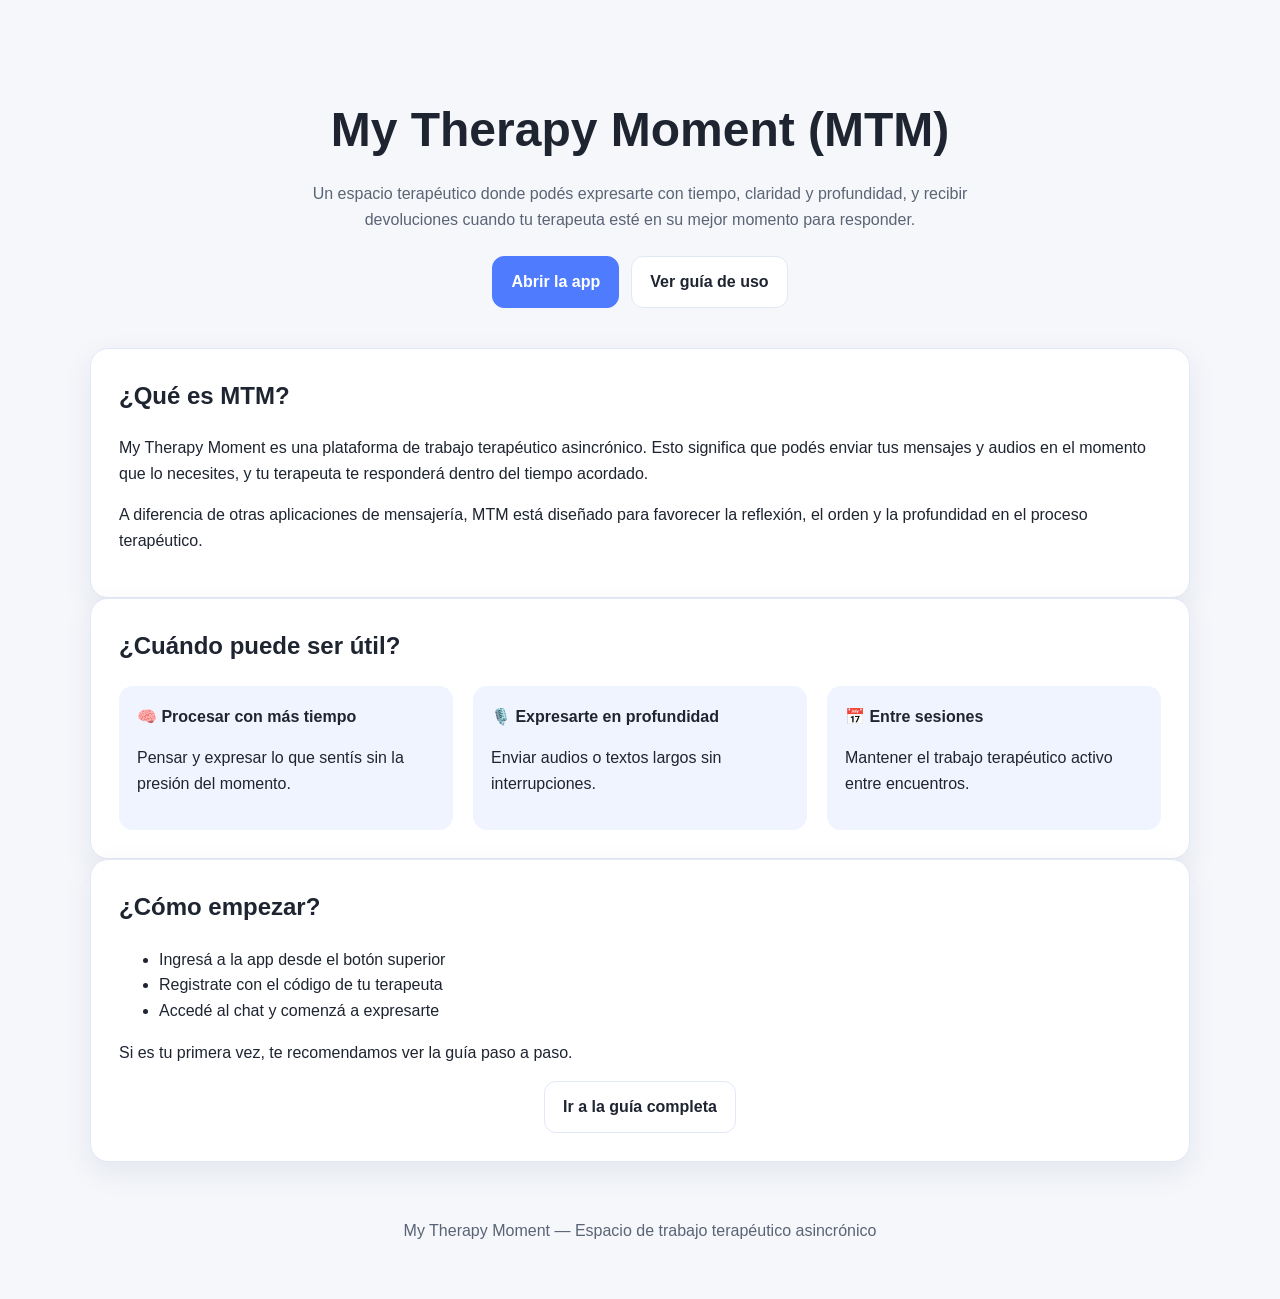
==== index.html @ 92c94c31 "MTM landing + guia inicial" ====
<!DOCTYPE html>
<html lang="es">
<head>
  <meta charset="UTF-8" />
  <meta name="viewport" content="width=device-width, initial-scale=1.0" />
  <title>My Therapy Moment (MTM)</title>

  <meta name="description" content="My Therapy Moment es un espacio terapéutico asincrónico que te permite expresarte con tiempo, claridad y profundidad." />

  <style>
    :root {
      --bg: #f5f7fb;
      --text: #1e2430;
      --muted: #5a6475;
      --primary: #4f7cff;
      --primary-dark: #355ee0;
      --surface: #ffffff;
      --border: #e2e8f5;
      --radius: 18px;
      --shadow: 0 10px 30px rgba(24, 39, 75, 0.08);
      --max-width: 1100px;
    }

    * {
      box-sizing: border-box;
    }

    body {
      margin: 0;
      font-family: Arial, Helvetica, sans-serif;
      background: var(--bg);
      color: var(--text);
      line-height: 1.6;
    }

    .container {
      width: min(100% - 32px, var(--max-width));
      margin: 0 auto;
    }

    header {
      padding: 60px 0 40px;
      text-align: center;
    }

    h1 {
      font-size: clamp(2rem, 4vw, 3rem);
      margin-bottom: 12px;
    }

    .subtitle {
      color: var(--muted);
      max-width: 700px;
      margin: 0 auto 24px;
    }

    .buttons {
      display: flex;
      justify-content: center;
      gap: 12px;
      flex-wrap: wrap;
    }

    .btn {
      padding: 12px 18px;
      border-radius: 12px;
      border: 1px solid var(--border);
      background: white;
      font-weight: bold;
      text-decoration: none;
      color: var(--text);
      transition: 0.2s;
    }

    .btn:hover {
      transform: translateY(-1px);
    }

    .btn-primary {
      background: var(--primary);
      color: white;
      border-color: var(--primary);
    }

    .btn-primary:hover {
      background: var(--primary-dark);
    }

    section {
      margin: 40px 0;
    }

    .card {
      background: var(--surface);
      padding: 28px;
      border-radius: var(--radius);
      border: 1px solid var(--border);
      box-shadow: var(--shadow);
    }

    .card h2 {
      margin-top: 0;
    }

    .grid {
      display: grid;
      gap: 20px;
    }

    @media (min-width: 768px) {
      .grid {
        grid-template-columns: repeat(3, 1fr);
      }
    }

    .feature {
      background: #f0f4ff;
      padding: 18px;
      border-radius: 14px;
    }

    footer {
      text-align: center;
      padding: 40px 0;
      color: var(--muted);
    }
  </style>
</head>

<body>

  <header class="container">
    <h1>My Therapy Moment (MTM)</h1>
    <p class="subtitle">
      Un espacio terapéutico donde podés expresarte con tiempo, claridad y profundidad,
      y recibir devoluciones cuando tu terapeuta esté en su mejor momento para responder.
    </p>

    <div class="buttons">
      <a class="btn btn-primary" href="https://app.mytherapymoment.com/" target="_blank">
        Abrir la app
      </a>
      <a class="btn" href="/guia.html">
        Ver guía de uso
      </a>
    </div>
  </header>

  <section class="container">
    <div class="card">
      <h2>¿Qué es MTM?</h2>
      <p>
        My Therapy Moment es una plataforma de trabajo terapéutico asincrónico.
        Esto significa que podés enviar tus mensajes y audios en el momento que lo necesites,
        y tu terapeuta te responderá dentro del tiempo acordado.
      </p>
      <p>
        A diferencia de otras aplicaciones de mensajería, MTM está diseñado para favorecer
        la reflexión, el orden y la profundidad en el proceso terapéutico.
      </p>
    </div>
  </section>

  <section class="container">
    <div class="card">
      <h2>¿Cuándo puede ser útil?</h2>

      <div class="grid">
        <div class="feature">
          <strong>🧠 Procesar con más tiempo</strong>
          <p>Pensar y expresar lo que sentís sin la presión del momento.</p>
        </div>

        <div class="feature">
          <strong>🎙️ Expresarte en profundidad</strong>
          <p>Enviar audios o textos largos sin interrupciones.</p>
        </div>

        <div class="feature">
          <strong>📅 Entre sesiones</strong>
          <p>Mantener el trabajo terapéutico activo entre encuentros.</p>
        </div>
      </div>
    </div>
  </section>

  <section class="container">
    <div class="card">
      <h2>¿Cómo empezar?</h2>
      <ul>
        <li>Ingresá a la app desde el botón superior</li>
        <li>Registrate con el código de tu terapeuta</li>
        <li>Accedé al chat y comenzá a expresarte</li>
      </ul>

      <p>
        Si es tu primera vez, te recomendamos ver la guía paso a paso.
      </p>

      <div class="buttons">
        <a class="btn" href="/guia.html">Ir a la guía completa</a>
      </div>
    </div>
  </section>

  <footer>
    <p>My Therapy Moment — Espacio de trabajo terapéutico asincrónico</p>
  </footer>

</body>
</html>
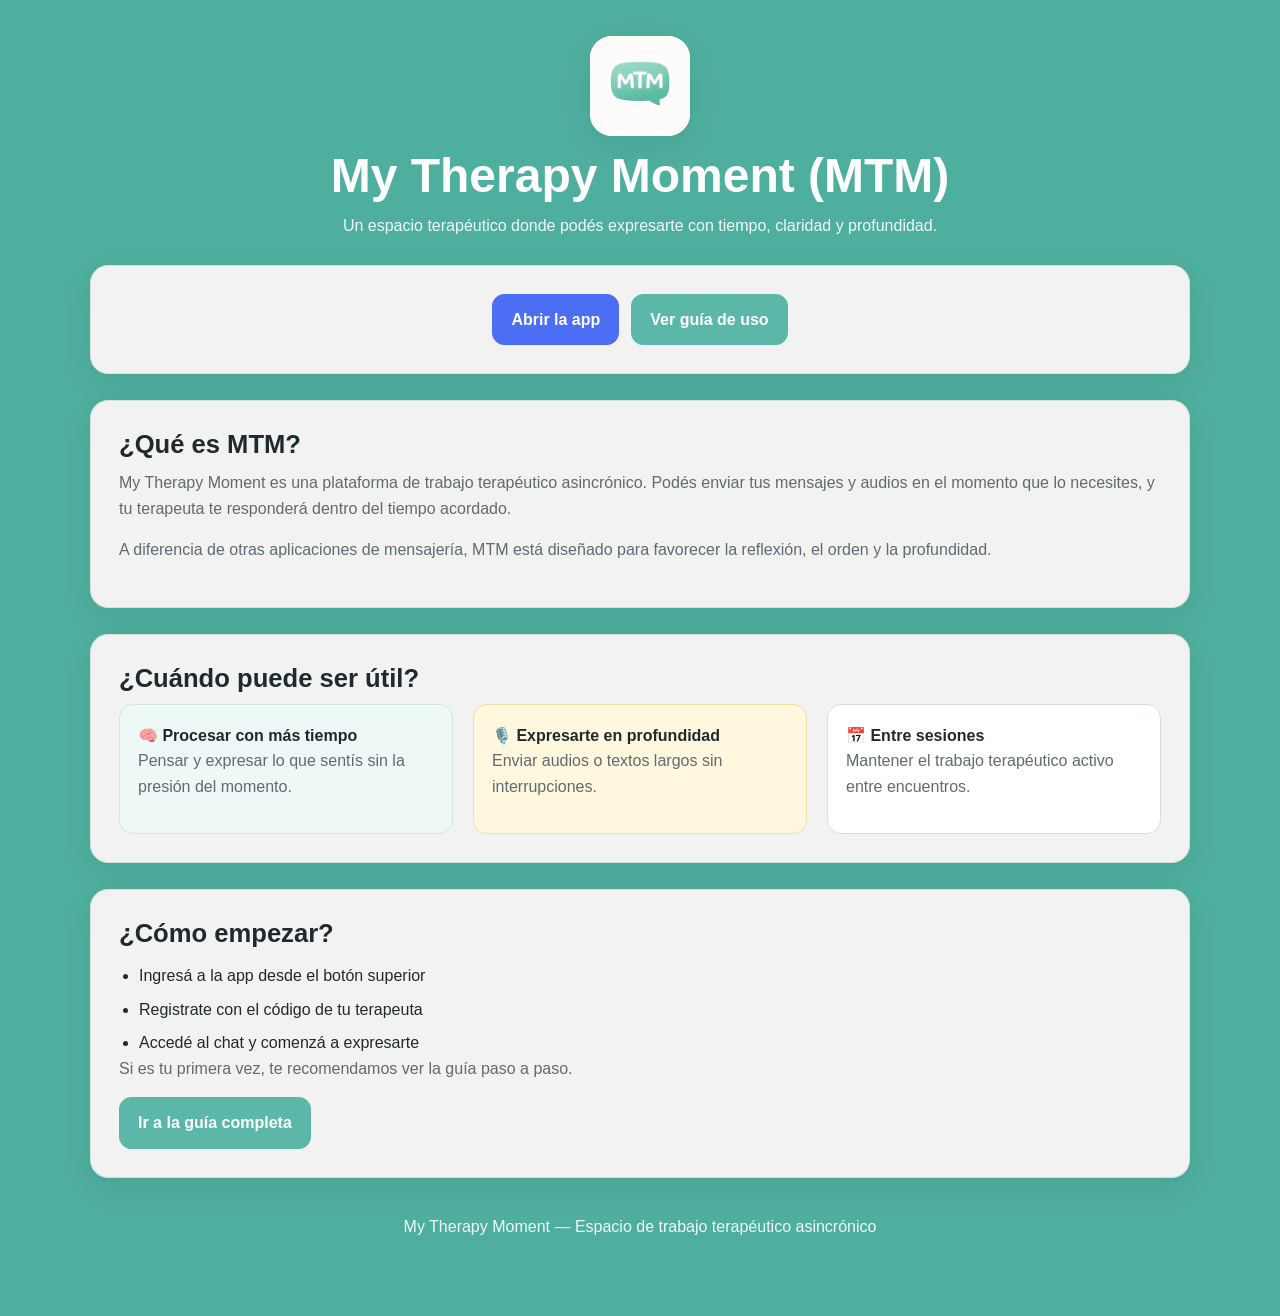
==== commit 15b4afe0: "styles aligned with app" ====
--- a/index.html
+++ b/index.html
@@ -6,206 +6,92 @@
   <title>My Therapy Moment (MTM)</title>
 
   <meta name="description" content="My Therapy Moment es un espacio terapéutico asincrónico que te permite expresarte con tiempo, claridad y profundidad." />
+  
+  <link rel="stylesheet" href="styles.css" />
+  
+    <link rel="icon" href="/favicon.ico" />
 
-  <style>
-    :root {
-      --bg: #f5f7fb;
-      --text: #1e2430;
-      --muted: #5a6475;
-      --primary: #4f7cff;
-      --primary-dark: #355ee0;
-      --surface: #ffffff;
-      --border: #e2e8f5;
-      --radius: 18px;
-      --shadow: 0 10px 30px rgba(24, 39, 75, 0.08);
-      --max-width: 1100px;
-    }
+  <link rel="icon" type="image/png" sizes="32x32" href="/favicon-32.png" />
+  <link rel="icon" type="image/png" sizes="16x16" href="/favicon-16.png" />
 
-    * {
-      box-sizing: border-box;
-    }
-
-    body {
-      margin: 0;
-      font-family: Arial, Helvetica, sans-serif;
-      background: var(--bg);
-      color: var(--text);
-      line-height: 1.6;
-    }
-
-    .container {
-      width: min(100% - 32px, var(--max-width));
-      margin: 0 auto;
-    }
-
-    header {
-      padding: 60px 0 40px;
-      text-align: center;
-    }
-
-    h1 {
-      font-size: clamp(2rem, 4vw, 3rem);
-      margin-bottom: 12px;
-    }
-
-    .subtitle {
-      color: var(--muted);
-      max-width: 700px;
-      margin: 0 auto 24px;
-    }
-
-    .buttons {
-      display: flex;
-      justify-content: center;
-      gap: 12px;
-      flex-wrap: wrap;
-    }
-
-    .btn {
-      padding: 12px 18px;
-      border-radius: 12px;
-      border: 1px solid var(--border);
-      background: white;
-      font-weight: bold;
-      text-decoration: none;
-      color: var(--text);
-      transition: 0.2s;
-    }
-
-    .btn:hover {
-      transform: translateY(-1px);
-    }
-
-    .btn-primary {
-      background: var(--primary);
-      color: white;
-      border-color: var(--primary);
-    }
-
-    .btn-primary:hover {
-      background: var(--primary-dark);
-    }
-
-    section {
-      margin: 40px 0;
-    }
-
-    .card {
-      background: var(--surface);
-      padding: 28px;
-      border-radius: var(--radius);
-      border: 1px solid var(--border);
-      box-shadow: var(--shadow);
-    }
-
-    .card h2 {
-      margin-top: 0;
-    }
-
-    .grid {
-      display: grid;
-      gap: 20px;
-    }
-
-    @media (min-width: 768px) {
-      .grid {
-        grid-template-columns: repeat(3, 1fr);
-      }
-    }
-
-    .feature {
-      background: #f0f4ff;
-      padding: 18px;
-      border-radius: 14px;
-    }
-
-    footer {
-      text-align: center;
-      padding: 40px 0;
-      color: var(--muted);
-    }
-  </style>
+  <link rel="apple-touch-icon" href="/icon-192-rounded.png" />
 </head>
 
 <body>
+  <div class="page-shell">
+    <div class="container">
+      <div class="brand-top">
+        <div class="brand-logo">
+          <img src="/icon-192-rounded.png" alt="Logo de MTM" />
+        </div>
+        <h1 class="brand-title">My Therapy Moment (MTM)</h1>
+        <p class="brand-subtitle">
+          Un espacio terapéutico donde podés expresarte con tiempo, claridad y profundidad.
+        </p>
+      </div>
 
-  <header class="container">
-    <h1>My Therapy Moment (MTM)</h1>
-    <p class="subtitle">
-      Un espacio terapéutico donde podés expresarte con tiempo, claridad y profundidad,
-      y recibir devoluciones cuando tu terapeuta esté en su mejor momento para responder.
-    </p>
+      <header class="hero-card center">
+        <div class="buttons" style="justify-content:center;">
+          <a class="btn btn-primary" href="https://app.mytherapymoment.com/" target="_blank" rel="noopener noreferrer">
+            Abrir la app
+          </a>
+          <a class="btn btn-accent" href="/guia.html">
+            Ver guía de uso
+          </a>
+        </div>
+      </header>
 
-    <div class="buttons">
-      <a class="btn btn-primary" href="https://app.mytherapymoment.com/" target="_blank">
-        Abrir la app
-      </a>
-      <a class="btn" href="/guia.html">
-        Ver guía de uso
-      </a>
+      <section class="card">
+        <h2>¿Qué es MTM?</h2>
+        <p class="lead">
+          My Therapy Moment es una plataforma de trabajo terapéutico asincrónico.
+          Podés enviar tus mensajes y audios en el momento que lo necesites, y tu terapeuta te responderá dentro del tiempo acordado.
+        </p>
+        <p class="lead">
+          A diferencia de otras aplicaciones de mensajería, MTM está diseñado para favorecer la reflexión, el orden y la profundidad.
+        </p>
+      </section>
+
+      <section class="card">
+        <h2>¿Cuándo puede ser útil?</h2>
+
+        <div class="grid grid-3">
+          <div class="feature feature-soft">
+            <strong>🧠 Procesar con más tiempo</strong>
+            <p class="muted">Pensar y expresar lo que sentís sin la presión del momento.</p>
+          </div>
+
+          <div class="feature feature-accent">
+            <strong>🎙️ Expresarte en profundidad</strong>
+            <p class="muted">Enviar audios o textos largos sin interrupciones.</p>
+          </div>
+
+          <div class="feature">
+            <strong>📅 Entre sesiones</strong>
+            <p class="muted">Mantener el trabajo terapéutico activo entre encuentros.</p>
+          </div>
+        </div>
+      </section>
+
+      <section class="card">
+        <h2>¿Cómo empezar?</h2>
+        <ul>
+          <li>Ingresá a la app desde el botón superior</li>
+          <li>Registrate con el código de tu terapeuta</li>
+          <li>Accedé al chat y comenzá a expresarte</li>
+        </ul>
+
+        <p class="lead">Si es tu primera vez, te recomendamos ver la guía paso a paso.</p>
+
+        <div class="buttons">
+          <a class="btn btn-accent" href="/guia.html">Ir a la guía completa</a>
+        </div>
+      </section>
+
+      <footer class="site-footer">
+        <p>My Therapy Moment — Espacio de trabajo terapéutico asincrónico</p>
+      </footer>
     </div>
-  </header>
-
-  <section class="container">
-    <div class="card">
-      <h2>¿Qué es MTM?</h2>
-      <p>
-        My Therapy Moment es una plataforma de trabajo terapéutico asincrónico.
-        Esto significa que podés enviar tus mensajes y audios en el momento que lo necesites,
-        y tu terapeuta te responderá dentro del tiempo acordado.
-      </p>
-      <p>
-        A diferencia de otras aplicaciones de mensajería, MTM está diseñado para favorecer
-        la reflexión, el orden y la profundidad en el proceso terapéutico.
-      </p>
-    </div>
-  </section>
-
-  <section class="container">
-    <div class="card">
-      <h2>¿Cuándo puede ser útil?</h2>
-
-      <div class="grid">
-        <div class="feature">
-          <strong>🧠 Procesar con más tiempo</strong>
-          <p>Pensar y expresar lo que sentís sin la presión del momento.</p>
-        </div>
-
-        <div class="feature">
-          <strong>🎙️ Expresarte en profundidad</strong>
-          <p>Enviar audios o textos largos sin interrupciones.</p>
-        </div>
-
-        <div class="feature">
-          <strong>📅 Entre sesiones</strong>
-          <p>Mantener el trabajo terapéutico activo entre encuentros.</p>
-        </div>
-      </div>
-    </div>
-  </section>
-
-  <section class="container">
-    <div class="card">
-      <h2>¿Cómo empezar?</h2>
-      <ul>
-        <li>Ingresá a la app desde el botón superior</li>
-        <li>Registrate con el código de tu terapeuta</li>
-        <li>Accedé al chat y comenzá a expresarte</li>
-      </ul>
-
-      <p>
-        Si es tu primera vez, te recomendamos ver la guía paso a paso.
-      </p>
-
-      <div class="buttons">
-        <a class="btn" href="/guia.html">Ir a la guía completa</a>
-      </div>
-    </div>
-  </section>
-
-  <footer>
-    <p>My Therapy Moment — Espacio de trabajo terapéutico asincrónico</p>
-  </footer>
-
+  </div>
 </body>
 </html>
--- a/styles.css
+++ b/styles.css
@@ -0,0 +1,384 @@
+:root {
+  --primary: #4FAF9F;
+  --primary-soft: #5BB8A8;
+  --primary-dark: #409688;
+
+  --background: #edf6f4;
+  --surface: #f2f2f2;
+  --surface-soft: #f7f7f7;
+
+  --text: #1f2a2e;
+  --muted: #5f6b70;
+
+  --accent: #f4b400;
+  --accent-dark: #d99d00;
+
+  --secondary: #4c6ef5;
+  --secondary-dark: #3d5fe0;
+
+  --danger: #e45757;
+  --danger-dark: #cc4747;
+
+  --chat-bg: #d7ccb8;
+  --message: #8fd3c7;
+
+  --border: #d7dfdc;
+  --shadow: 0 10px 30px rgba(20, 40, 45, 0.08);
+
+  --radius: 18px;
+  --radius-sm: 12px;
+  --max-width: 1100px;
+}
+
+* {
+  box-sizing: border-box;
+}
+
+html {
+  scroll-behavior: smooth;
+}
+
+body {
+  margin: 0;
+  font-family: Arial, Helvetica, sans-serif;
+  color: var(--text);
+  line-height: 1.6;
+  background: var(--primary);
+}
+
+a {
+  color: var(--secondary-dark);
+  text-decoration: none;
+}
+
+a:hover {
+  text-decoration: underline;
+}
+
+img {
+  max-width: 100%;
+  display: block;
+}
+
+.container {
+  width: min(100% - 32px, var(--max-width));
+  margin: 0 auto;
+}
+
+.page-shell {
+  min-height: 100vh;
+  padding: 36px 0 60px;
+}
+
+.brand-top {
+  text-align: center;
+  margin-bottom: 26px;
+}
+
+.brand-logo {
+  width: 100px;
+  height: 100px;
+  margin: 0 auto 12px;
+  border-radius: 22px;
+  background: #ffffff;
+  display: flex;
+  align-items: center;
+  justify-content: center;
+  box-shadow: var(--shadow);
+  overflow: hidden;
+}
+
+.brand-logo img {
+  width: 100%;
+  height: auto;
+}
+
+.brand-title {
+  margin: 0;
+  color: white;
+  font-size: clamp(2rem, 4vw, 3rem);
+  line-height: 1.15;
+}
+
+.brand-subtitle {
+  color: rgba(255, 255, 255, 0.92);
+  max-width: 760px;
+  margin: 10px auto 0;
+}
+
+.hero-card,
+.card,
+.section-card,
+.toc,
+.footer-box {
+  background: var(--surface);
+  border: 1px solid var(--border);
+  border-radius: var(--radius);
+  box-shadow: var(--shadow);
+}
+
+.hero-card,
+.card,
+.toc,
+.footer-box {
+  padding: 28px;
+}
+
+.toc {
+  margin-top: 20px;
+}
+
+.section-card {
+  overflow: hidden;
+  margin-bottom: 22px;
+}
+
+.buttons,
+.hero-actions {
+  display: flex;
+  flex-wrap: wrap;
+  gap: 12px;
+}
+
+.btn {
+  display: inline-block;
+  padding: 12px 18px;
+  border-radius: var(--radius-sm);
+  border: 1px solid var(--border);
+  background: white;
+  color: var(--text);
+  font-weight: bold;
+  transition: 0.2s ease;
+  text-decoration: none;
+}
+
+.btn:hover {
+  transform: translateY(-1px);
+  text-decoration: none;
+}
+
+.btn-primary {
+  background: var(--secondary);
+  color: white;
+  border-color: var(--secondary);
+}
+
+.btn-primary:hover {
+  background: var(--secondary-dark);
+}
+
+.btn-accent {
+  background: var(--primary-soft);
+  color: white;
+  border-color: var(--primary-soft);
+}
+
+.btn-accent:hover {
+  background: var(--primary-dark);
+  border-color: var(--primary-dark);
+}
+
+.lead,
+.subtitle {
+  color: var(--muted);
+}
+
+h1,
+h2,
+h3 {
+  margin-top: 0;
+  line-height: 1.2;
+}
+
+h2 {
+  font-size: 1.6rem;
+  margin-bottom: 10px;
+}
+
+p {
+  margin-top: 0;
+}
+
+section {
+  margin: 26px 0;
+}
+
+.grid {
+  display: grid;
+  gap: 20px;
+}
+
+.grid-3 {
+  grid-template-columns: repeat(3, 1fr);
+}
+
+.feature {
+  background: #ffffff;
+  border: 1px solid var(--border);
+  border-radius: 14px;
+  padding: 18px;
+}
+
+.feature-accent {
+  background: #fff7de;
+  border: 1px solid #f2df9e;
+}
+
+.feature-soft {
+  background: #eef8f6;
+  border: 1px solid #cfe7e1;
+}
+
+.toc h2 {
+  margin-bottom: 12px;
+  font-size: 1.2rem;
+}
+
+.toc-list {
+  display: grid;
+  grid-template-columns: repeat(auto-fit, minmax(220px, 1fr));
+  gap: 10px;
+  padding: 0;
+  margin: 0;
+  list-style: none;
+}
+
+.toc-list a {
+  display: block;
+  padding: 10px 12px;
+  background: #ffffff;
+  border-radius: 12px;
+  color: var(--text);
+  border: 1px solid var(--border);
+}
+
+.section-grid {
+  display: grid;
+  grid-template-columns: 1.1fr 0.9fr;
+  gap: 0;
+}
+
+.section-content {
+  padding: 28px;
+}
+
+.section-media {
+  background: #eef8f6;
+  border-left: 1px solid var(--border);
+  display: flex;
+  align-items: center;
+  justify-content: center;
+  min-height: 280px;
+  padding: 20px;
+}
+
+.section-media img {
+  width: 100%;
+  max-width: 420px;
+  height: auto;
+  border-radius: 14px;
+  border: 1px solid var(--border);
+  background: white;
+}
+
+.step {
+  display: inline-block;
+  margin-bottom: 12px;
+  background: var(--accent);
+  color: #1f1f1f;
+  font-weight: bold;
+  font-size: 0.9rem;
+  padding: 6px 10px;
+  border-radius: 999px;
+}
+
+.tip {
+  margin-top: 16px;
+  padding: 14px 16px;
+  border-radius: 14px;
+  background: #eef8f6;
+  border: 1px solid #cfe7e1;
+  color: var(--text);
+}
+
+.tip-danger {
+  background: #ffeaea;
+  border-color: #f2c4c4;
+}
+
+.highlight {
+  font-weight: bold;
+  color: var(--secondary-dark);
+}
+
+.footer-box {
+  text-align: center;
+}
+
+.muted {
+  color: var(--muted);
+}
+
+.center {
+  text-align: center;
+}
+
+ul {
+  margin: 14px 0 0;
+  padding-left: 20px;
+}
+
+li + li {
+  margin-top: 8px;
+}
+
+footer.site-footer {
+  text-align: center;
+  color: rgba(255, 255, 255, 0.92);
+  padding: 10px 0 0;
+}
+
+@media (max-width: 860px) {
+  .section-grid {
+    grid-template-columns: 1fr;
+  }
+
+  .section-media {
+    border-left: none;
+    border-top: 1px solid var(--border);
+    min-height: auto;
+  }
+
+  .grid-3 {
+    grid-template-columns: 1fr;
+  }
+}
+
+@media (max-width: 640px) {
+  .page-shell {
+    padding-top: 24px;
+  }
+
+  .hero-card,
+  .card,
+  .toc,
+  .footer-box,
+  .section-content,
+  .section-media {
+    padding: 18px;
+  }
+
+  h2 {
+    font-size: 1.35rem;
+  }
+
+  .brand-logo {
+    width: 72px;
+    height: 72px;
+    border-radius: 18px;
+  }
+
+  .brand-logo img {
+    width: 100px;
+  }
+}
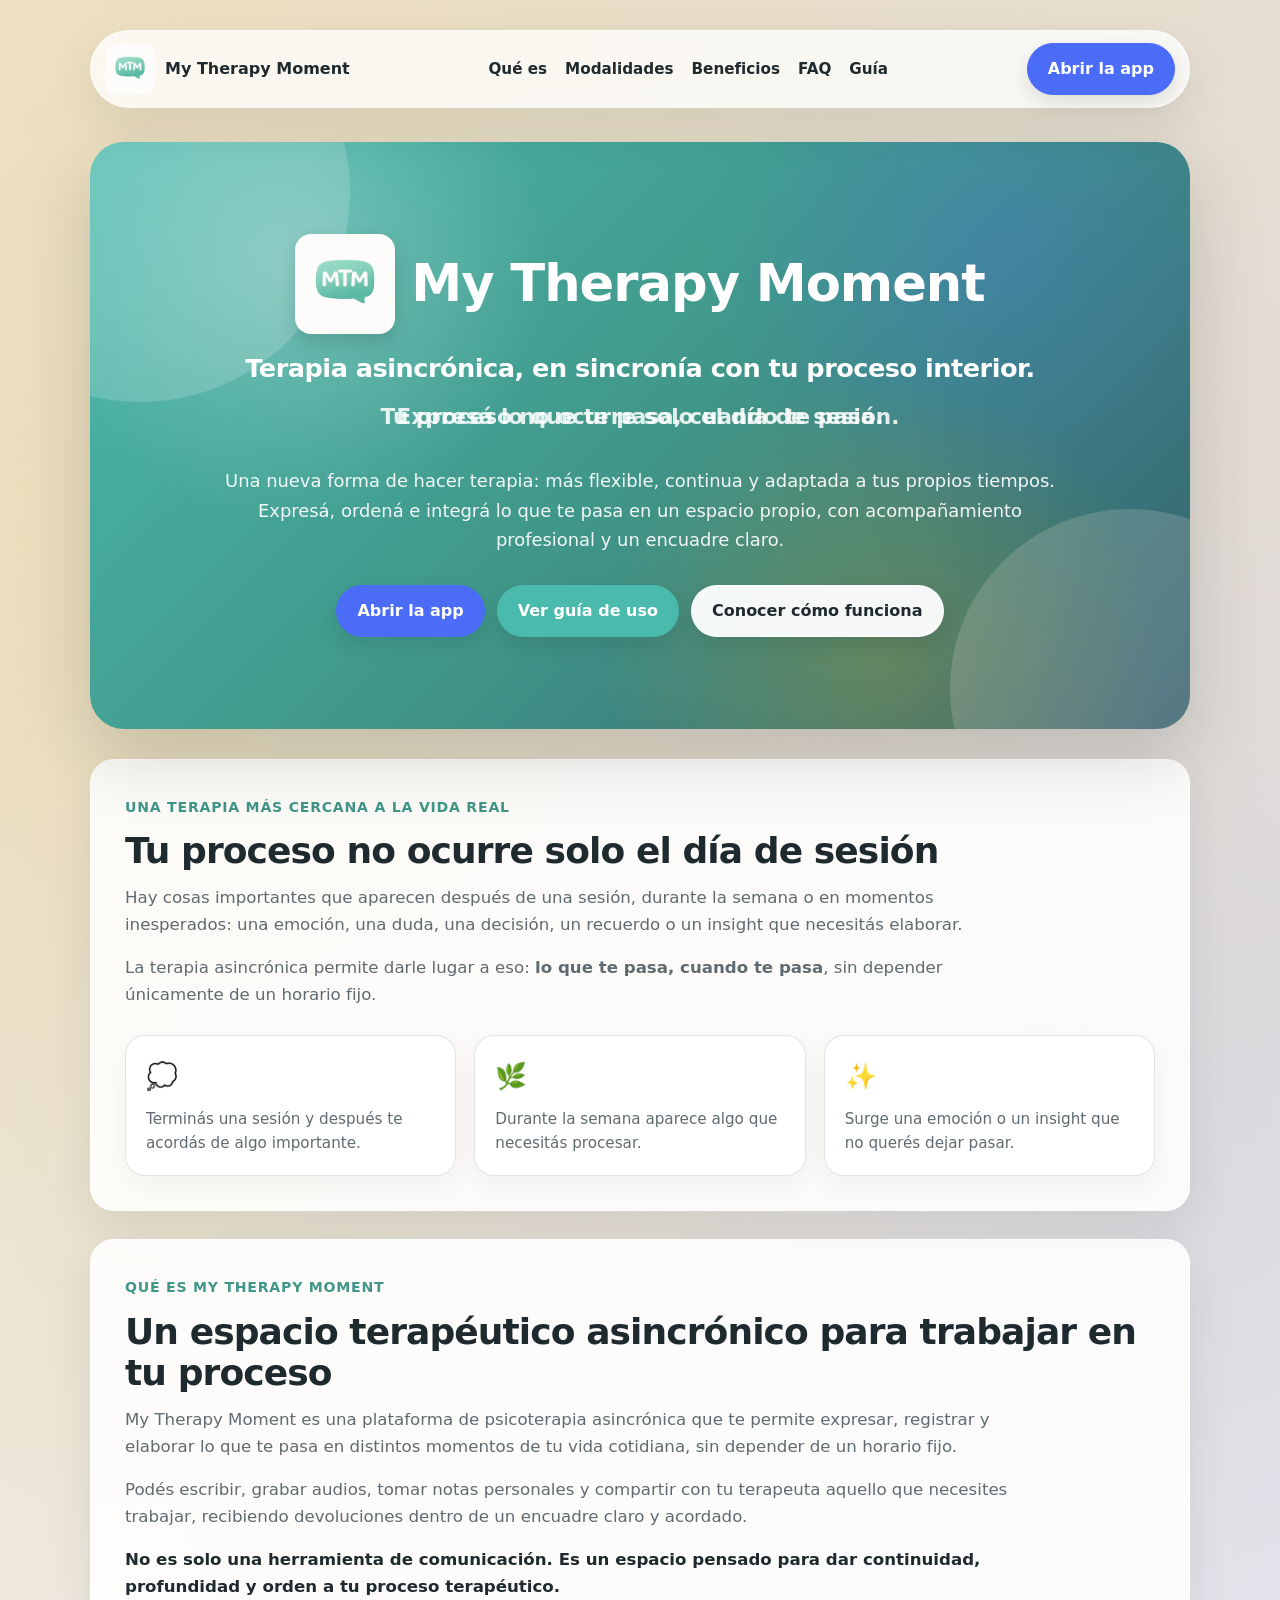
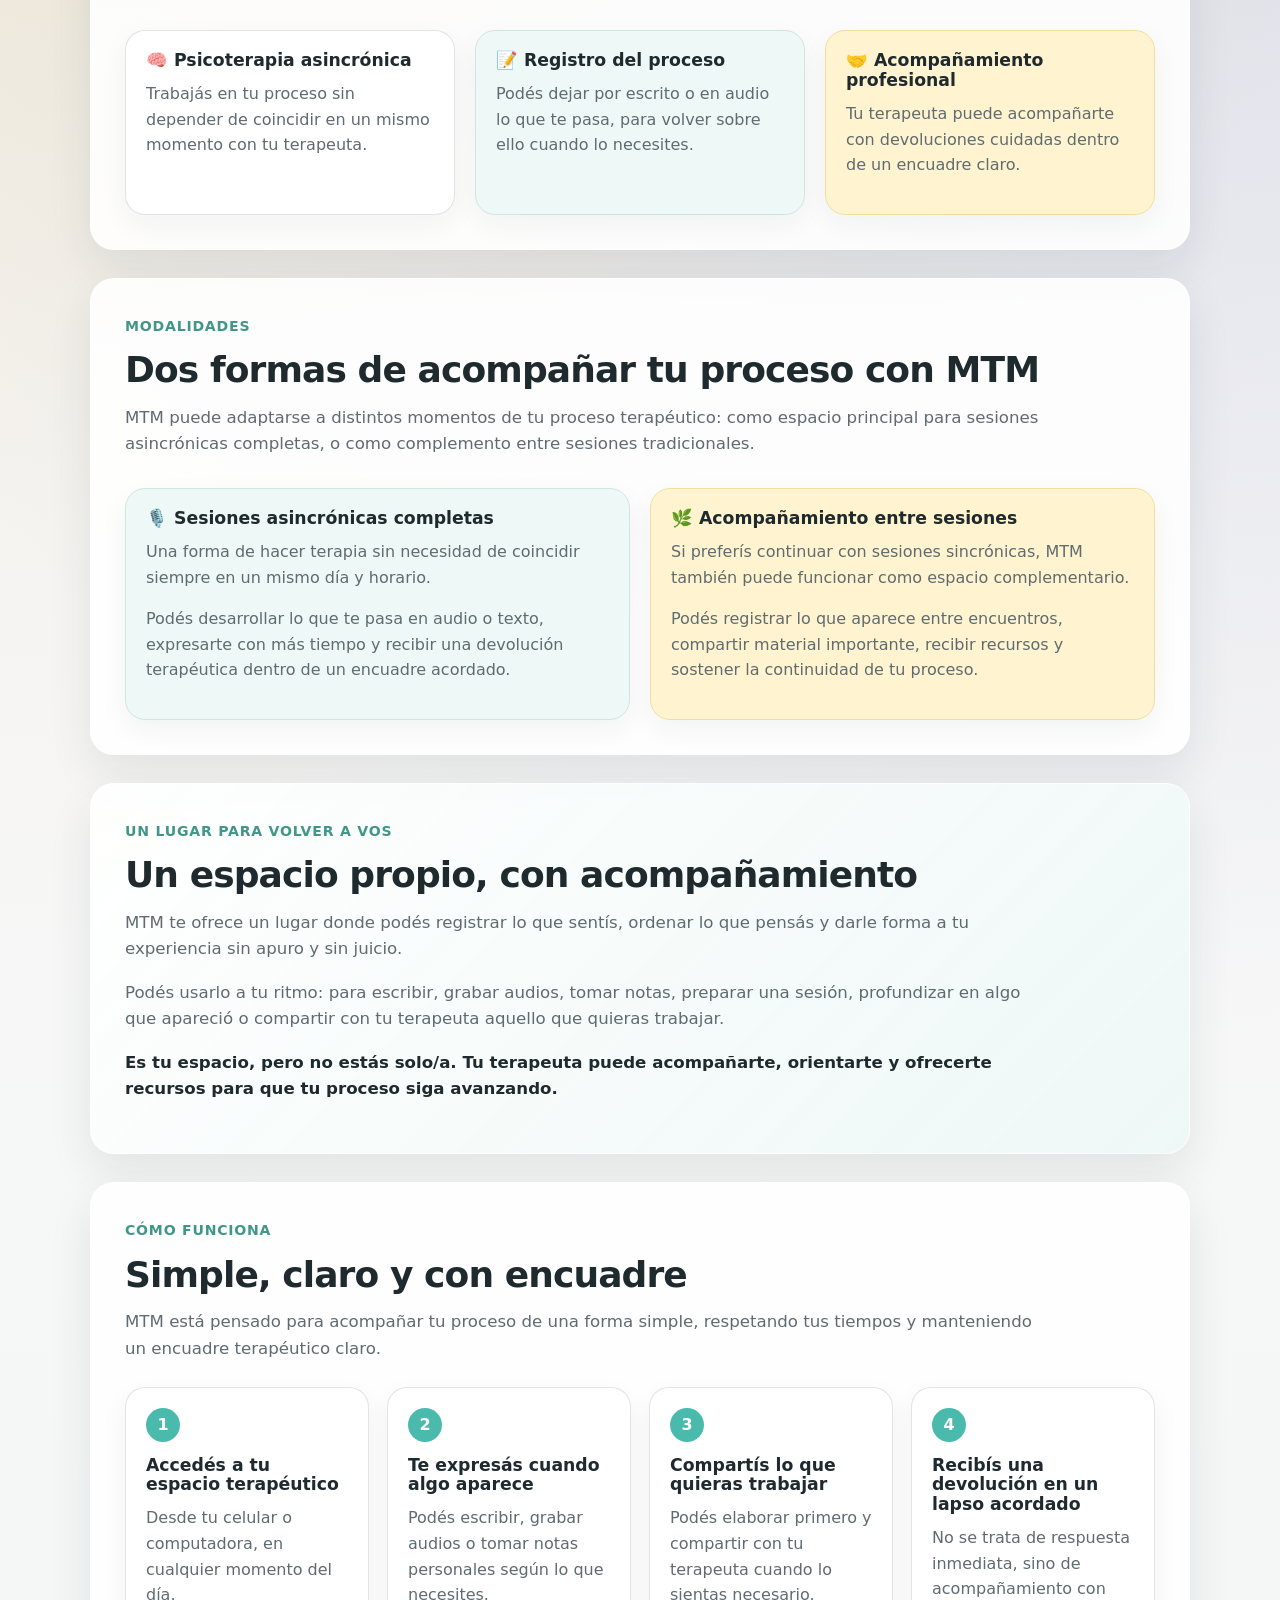
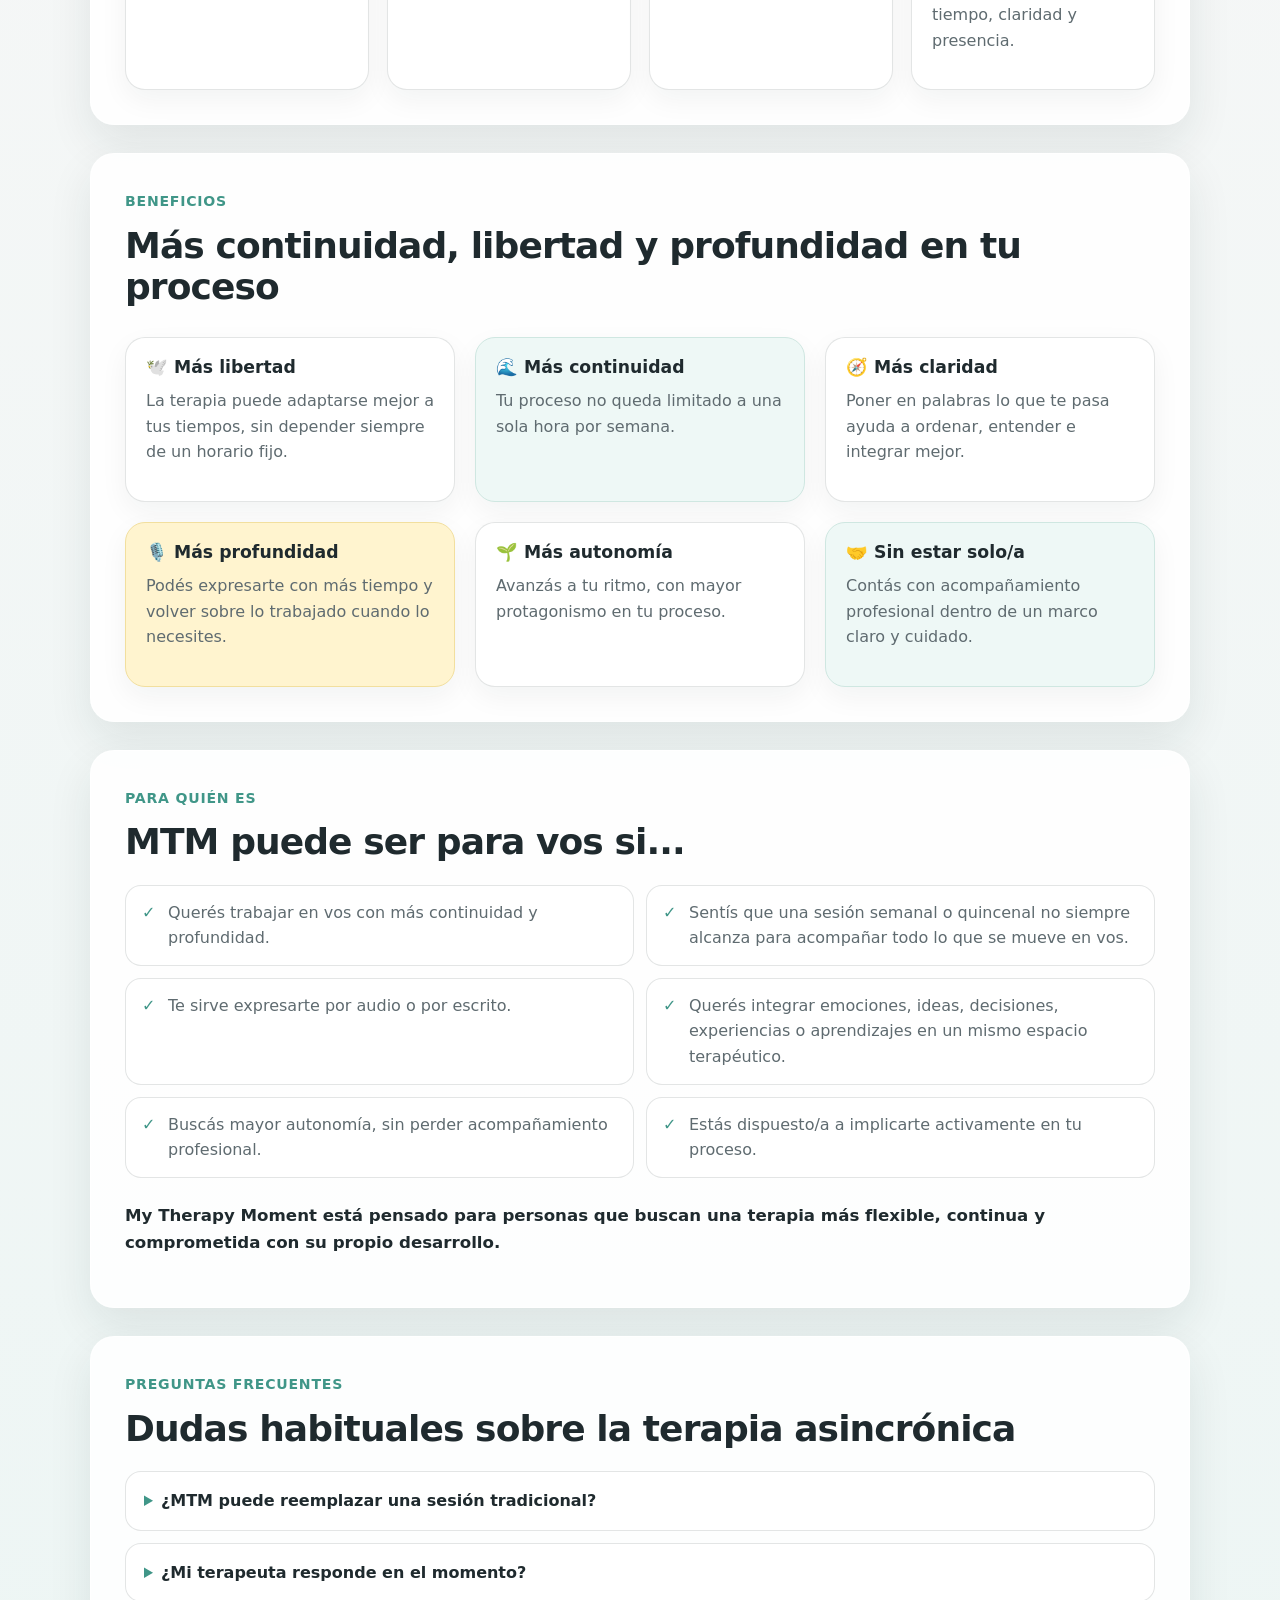
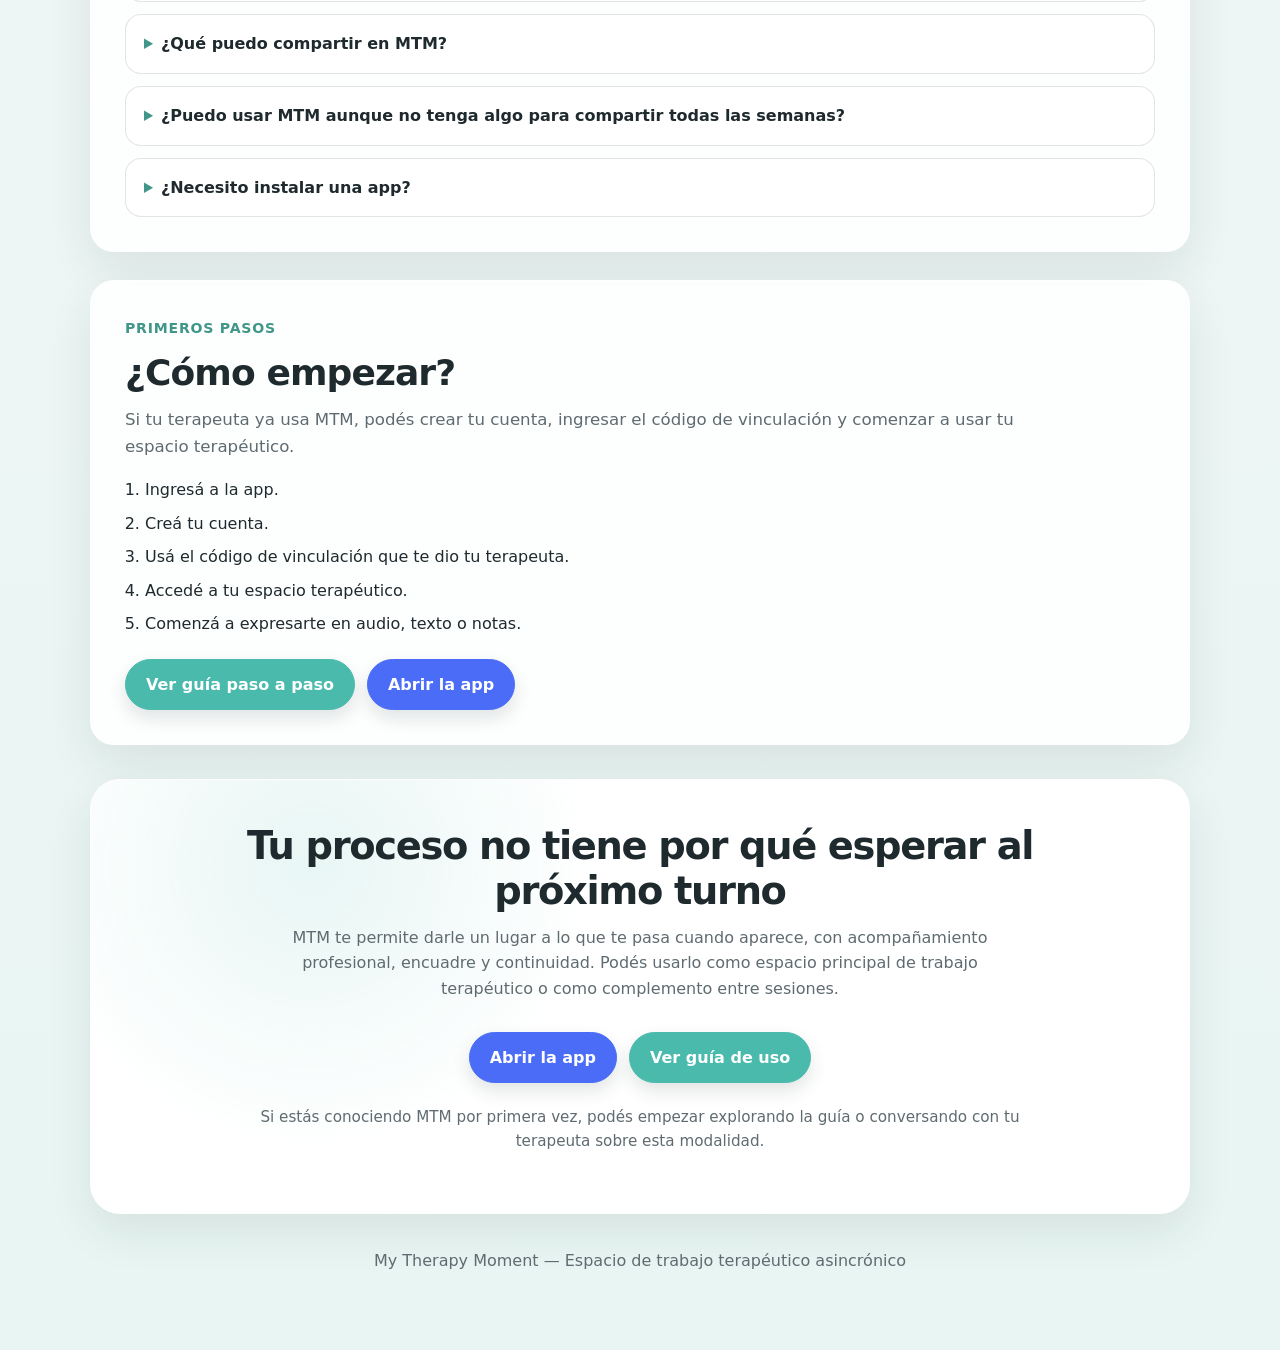
==== commit 38144e7f: "extended version" ====
--- a/index.html
+++ b/index.html
@@ -3,89 +3,507 @@
 <head>
   <meta charset="UTF-8" />
   <meta name="viewport" content="width=device-width, initial-scale=1.0" />
-  <title>My Therapy Moment (MTM)</title>
-
-  <meta name="description" content="My Therapy Moment es un espacio terapéutico asincrónico que te permite expresarte con tiempo, claridad y profundidad." />
-  
+
+  <title>My Therapy Moment (MTM) | Terapia asincrónica</title>
+
+  <meta
+    name="description"
+    content="My Therapy Moment es un espacio terapéutico asincrónico para expresar, ordenar e integrar tu proceso con acompañamiento profesional y un encuadre claro."
+  />
+
   <link rel="stylesheet" href="styles.css" />
-  
-    <link rel="icon" href="/favicon.ico" />
-
+
+  <link rel="icon" href="/favicon.ico" />
   <link rel="icon" type="image/png" sizes="32x32" href="/favicon-32.png" />
   <link rel="icon" type="image/png" sizes="16x16" href="/favicon-16.png" />
-
   <link rel="apple-touch-icon" href="/icon-192-rounded.png" />
 </head>
 
 <body>
-  <div class="page-shell">
+  <div class="page-shell landing-page">
     <div class="container">
-      <div class="brand-top">
-        <div class="brand-logo">
-          <img src="/icon-192-rounded.png" alt="Logo de MTM" />
-        </div>
-        <h1 class="brand-title">My Therapy Moment (MTM)</h1>
-        <p class="brand-subtitle">
-          Un espacio terapéutico donde podés expresarte con tiempo, claridad y profundidad.
-        </p>
-      </div>
-
-      <header class="hero-card center">
-        <div class="buttons" style="justify-content:center;">
+      <nav class="landing-nav">
+        <a class="nav-brand" href="#">
+          <img src="/icon-192-rounded.png" alt="Logo de My Therapy Moment" />
+          <span>My Therapy Moment</span>
+        </a>
+
+        <div class="nav-links">
+          <a href="#que-es">Qué es</a>
+          <a href="#modalidades">Modalidades</a>
+          <a href="#beneficios">Beneficios</a>
+          <a href="#faq">FAQ</a>
+          <a href="/guia.html">Guía</a>
+        </div>
+
+        <a class="btn btn-primary nav-cta" href="https://app.mytherapymoment.com/" target="_blank" rel="noopener noreferrer">
+          Abrir la app
+        </a>
+      </nav>
+
+      <!-- HERO -->
+      <header class="landing-hero abstract-hero">
+        <div class="hero-content">
+
+          <!-- Marca + logo -->
+          <p class="eyebrow">
+            <img src="/icon-192-rounded.png" alt="Logo MTM" />
+            My Therapy Moment
+          </p>
+
+          <!-- Título principal SEO / semántico -->
+          <h1 class="hero-title">
+            Terapia asincrónica, en sincronía con tu proceso interior.
+          </h1>
+
+          <!-- Frase alternada / emocional -->
+          <div class="hero-phrases">
+            <p class="hero-note phrase-1">
+              Expresá lo que te pasa, cuando te pasa.
+            </p>
+
+            <p class="hero-note phrase-2">
+              Tu proceso no ocurre solo el día de sesión.
+            </p>
+          </div>
+
+          <!-- Subtexto -->
+          <p class="hero-subtitle">
+            Una nueva forma de hacer terapia: más flexible, continua y adaptada a tus propios tiempos.
+            Expresá, ordená e integrá lo que te pasa en un espacio propio, con acompañamiento profesional
+            y un encuadre claro.
+          </p>
+
+          <div class="hero-actions center-actions">
+            <a class="btn btn-primary" href="https://app.mytherapymoment.com/" target="_blank">
+              Abrir la app
+            </a>
+
+            <a class="btn btn-accent" href="/guia.html">
+              Ver guía de uso
+            </a>
+
+            <a class="btn btn-light" href="#como-funciona">
+              Conocer cómo funciona
+            </a>
+          </div>
+
+        </div>
+      </header>
+
+      <!-- PROBLEMA / IDENTIFICACIÓN -->
+      <section id="que-es" class="card landing-section">
+
+        <div class="section-kicker">
+          Una terapia más cercana a la vida real
+        </div>
+
+        <h2>
+          Tu proceso no ocurre solo el día de sesión
+        </h2>
+
+        <p class="lead">
+          Hay cosas importantes que aparecen después de una sesión, durante la semana o en momentos inesperados:
+          una emoción, una duda, una decisión, un recuerdo o un insight que necesitás elaborar.
+        </p>
+
+        <p class="lead">
+          La terapia asincrónica permite darle lugar a eso:
+          <strong>lo que te pasa, cuando te pasa</strong>, sin depender únicamente de un horario fijo.
+        </p>
+
+        <div class="prompt-grid">
+
+          <div class="prompt-card">
+            <span>💭</span>
+            <p>Terminás una sesión y después te acordás de algo importante.</p>
+          </div>
+
+          <div class="prompt-card">
+            <span>🌿</span>
+            <p>Durante la semana aparece algo que necesitás procesar.</p>
+          </div>
+
+          <div class="prompt-card">
+            <span>✨</span>
+            <p>Surge una emoción o un insight que no querés dejar pasar.</p>
+          </div>
+
+        </div>
+
+      </section>
+
+      <!-- QUÉ ES -->
+      <section class="card landing-section">
+
+        <div class="section-kicker">
+          Qué es My Therapy Moment
+        </div>
+
+        <h2>
+          Un espacio terapéutico asincrónico para trabajar en tu proceso
+        </h2>
+
+        <p class="lead">
+          My Therapy Moment es una plataforma de psicoterapia asincrónica que te permite expresar,
+          registrar y elaborar lo que te pasa en distintos momentos de tu vida cotidiana,
+          sin depender de un horario fijo.
+        </p>
+
+        <p class="lead">
+          Podés escribir, grabar audios, tomar notas personales y compartir con tu terapeuta aquello
+          que necesites trabajar, recibiendo devoluciones dentro de un encuadre claro y acordado.
+        </p>
+
+        <p class="lead highlight-text">
+          No es solo una herramienta de comunicación. Es un espacio pensado para dar continuidad,
+          profundidad y orden a tu proceso terapéutico.
+        </p>
+
+        <div class="grid grid-3">
+
+          <div class="feature">
+            <h3>🧠 Psicoterapia asincrónica</h3>
+            <p class="muted">
+              Trabajás en tu proceso sin depender de coincidir en un mismo momento con tu terapeuta.
+            </p>
+          </div>
+
+          <div class="feature feature-soft">
+            <h3>📝 Registro del proceso</h3>
+            <p class="muted">
+              Podés dejar por escrito o en audio lo que te pasa, para volver sobre ello cuando lo necesites.
+            </p>
+          </div>
+
+          <div class="feature feature-accent">
+            <h3>🤝 Acompañamiento profesional</h3>
+            <p class="muted">
+              Tu terapeuta puede acompañarte con devoluciones cuidadas dentro de un encuadre claro.
+            </p>
+          </div>
+
+        </div>
+
+      </section>
+
+      <!-- MODALIDADES -->
+      <section id="modalidades" class="card landing-section">
+        <div class="section-kicker">
+          Modalidades
+        </div>
+
+        <h2>
+          Dos formas de acompañar tu proceso con MTM
+        </h2>
+
+        <p class="lead">
+          MTM puede adaptarse a distintos momentos de tu proceso terapéutico: como espacio principal para sesiones asincrónicas completas, o como complemento entre sesiones tradicionales.
+        </p>
+
+        <div class="grid grid-2">
+          <article class="feature feature-soft">
+            <h3>🎙️ Sesiones asincrónicas completas</h3>
+
+            <p class="muted">
+              Una forma de hacer terapia sin necesidad de coincidir siempre en un mismo día y horario.
+            </p>
+
+            <p class="muted">
+              Podés desarrollar lo que te pasa en audio o texto, expresarte con más tiempo y recibir una devolución terapéutica dentro de un encuadre acordado.
+            </p>
+          </article>
+
+          <article class="feature feature-accent">
+            <h3>🌿 Acompañamiento entre sesiones</h3>
+
+            <p class="muted">
+              Si preferís continuar con sesiones sincrónicas, MTM también puede funcionar como espacio complementario.
+            </p>
+
+            <p class="muted">
+              Podés registrar lo que aparece entre encuentros, compartir material importante, recibir recursos y sostener la continuidad de tu proceso.
+            </p>
+          </article>
+        </div>
+      </section>
+
+      <!-- ESPACIO PROPIO -->
+      <section class="card landing-section highlight-section">
+        <div class="section-kicker">
+          Un lugar para volver a vos
+        </div>
+
+        <h2>
+          Un espacio propio, con acompañamiento
+        </h2>
+
+        <p class="lead">
+          MTM te ofrece un lugar donde podés registrar lo que sentís, ordenar lo que pensás
+          y darle forma a tu experiencia sin apuro y sin juicio.
+        </p>
+
+        <p class="lead">
+          Podés usarlo a tu ritmo: para escribir, grabar audios, tomar notas, preparar una sesión,
+          profundizar en algo que apareció o compartir con tu terapeuta aquello que quieras trabajar.
+        </p>
+
+        <p class="lead highlight-text">
+          Es tu espacio, pero no estás solo/a. Tu terapeuta puede acompañarte, orientarte y ofrecerte recursos
+          para que tu proceso siga avanzando.
+        </p>
+      </section>
+
+      <!-- CÓMO FUNCIONA -->
+      <section id="como-funciona" class="card landing-section">
+        <div class="section-kicker">
+          Cómo funciona
+        </div>
+
+        <h2>
+          Simple, claro y con encuadre
+        </h2>
+
+        <p class="lead">
+          MTM está pensado para acompañar tu proceso de una forma simple, respetando tus tiempos y manteniendo un encuadre terapéutico claro.
+        </p>
+
+        <div class="steps-grid">
+
+          <div class="step-card">
+            <span class="step-number">1</span>
+            <h3>Accedés a tu espacio terapéutico</h3>
+            <p class="muted">
+              Desde tu celular o computadora, en cualquier momento del día.
+            </p>
+          </div>
+
+          <div class="step-card">
+            <span class="step-number">2</span>
+            <h3>Te expresás cuando algo aparece</h3>
+            <p class="muted">
+              Podés escribir, grabar audios o tomar notas personales según lo que necesites.
+            </p>
+          </div>
+
+          <div class="step-card">
+            <span class="step-number">3</span>
+            <h3>Compartís lo que quieras trabajar</h3>
+            <p class="muted">
+              Podés elaborar primero y compartir con tu terapeuta cuando lo sientas necesario.
+            </p>
+          </div>
+
+          <div class="step-card">
+            <span class="step-number">4</span>
+            <h3>Recibís una devolución en un lapso acordado</h3>
+            <p class="muted">
+              No se trata de respuesta inmediata, sino de acompañamiento con tiempo, claridad y presencia.
+            </p>
+          </div>
+
+        </div>
+      </section>
+
+      <!-- BENEFICIOS -->
+      <section id="beneficios" class="card landing-section">
+        <div class="section-kicker">
+          Beneficios
+        </div>
+
+        <h2>
+          Más continuidad, libertad y profundidad en tu proceso
+        </h2>
+
+        <div class="grid grid-3">
+
+          <div class="feature">
+            <h3>🕊️ Más libertad</h3>
+            <p class="muted">
+              La terapia puede adaptarse mejor a tus tiempos, sin depender siempre de un horario fijo.
+            </p>
+          </div>
+
+          <div class="feature feature-soft">
+            <h3>🌊 Más continuidad</h3>
+            <p class="muted">
+              Tu proceso no queda limitado a una sola hora por semana.
+            </p>
+          </div>
+
+          <div class="feature">
+            <h3>🧭 Más claridad</h3>
+            <p class="muted">
+              Poner en palabras lo que te pasa ayuda a ordenar, entender e integrar mejor.
+            </p>
+          </div>
+
+          <div class="feature feature-accent">
+            <h3>🎙️ Más profundidad</h3>
+            <p class="muted">
+              Podés expresarte con más tiempo y volver sobre lo trabajado cuando lo necesites.
+            </p>
+          </div>
+
+          <div class="feature">
+            <h3>🌱 Más autonomía</h3>
+            <p class="muted">
+              Avanzás a tu ritmo, con mayor protagonismo en tu proceso.
+            </p>
+          </div>
+
+          <div class="feature feature-soft">
+            <h3>🤝 Sin estar solo/a</h3>
+            <p class="muted">
+              Contás con acompañamiento profesional dentro de un marco claro y cuidado.
+            </p>
+          </div>
+
+        </div>
+      </section>
+
+      <!-- PARA QUIÉN ES -->
+      <section class="card landing-section">
+        <div class="section-kicker">
+          Para quién es
+        </div>
+
+        <h2>
+          MTM puede ser para vos si...
+        </h2>
+
+        <div class="check-list">
+          <p>Querés trabajar en vos con más continuidad y profundidad.</p>
+          <p>Sentís que una sesión semanal o quincenal no siempre alcanza para acompañar todo lo que se mueve en vos.</p>
+          <p>Te sirve expresarte por audio o por escrito.</p>
+          <p>Querés integrar emociones, ideas, decisiones, experiencias o aprendizajes en un mismo espacio terapéutico.</p>
+          <p>Buscás mayor autonomía, sin perder acompañamiento profesional.</p>
+          <p>Estás dispuesto/a a implicarte activamente en tu proceso.</p>
+        </div>
+        
+        <br>
+        <p class="lead highlight-text">
+          My Therapy Moment está pensado para personas que buscan una terapia más flexible,
+          continua y comprometida con su propio desarrollo.
+        </p>
+
+      </section>
+
+      <!-- FAQ -->
+      <section id="faq" class="card landing-section">
+        <div class="section-kicker">
+          Preguntas frecuentes
+        </div>
+
+        <h2>
+          Dudas habituales sobre la terapia asincrónica
+        </h2>
+
+        <div class="faq-list">
+          <details>
+            <summary>¿MTM puede reemplazar una sesión tradicional?</summary>
+            <p>
+              Sí. MTM puede usarse para realizar sesiones asincrónicas completas, sin necesidad de coincidir
+              en un día y horario fijo. También puede utilizarse como complemento de sesiones tradicionales,
+              si preferís sostener ambos formatos.
+            </p>
+          </details>
+
+          <details>
+            <summary>¿Mi terapeuta responde en el momento?</summary>
+            <p>
+              No necesariamente. MTM no funciona como mensajería inmediata. Tu terapeuta responde dentro de un lapso
+              acordado, con tiempo y atención para trabajar lo que compartiste.
+            </p>
+          </details>
+
+          <details>
+            <summary>¿Qué puedo compartir en MTM?</summary>
+            <p>
+              Podés compartir audios, textos, reflexiones, dudas, emociones, situaciones que quieras trabajar,
+              registros de tu proceso o material que consideres importante para tu terapia.
+            </p>
+          </details>
+
+          <details>
+            <summary>¿Puedo usar MTM aunque no tenga algo para compartir todas las semanas?</summary>
+            <p>
+              Sí. MTM favorece la continuidad, pero no busca generar presión. Podés usarlo según el ritmo de tu proceso
+              y los acuerdos establecidos con tu terapeuta.
+            </p>
+          </details>
+
+          <details>
+            <summary>¿Necesito instalar una app?</summary>
+            <p>
+              No necesariamente. Podés usar MTM desde el navegador. En muchos celulares también podés agregarlo como acceso directo
+              o instalarlo como aplicación web.
+            </p>
+          </details>
+        </div>
+      </section>
+
+      <!-- CÓMO EMPEZAR -->
+      <section class="card landing-section">
+        <div class="section-kicker">Primeros pasos</div>
+
+        <h2>¿Cómo empezar?</h2>
+
+        <p class="lead">
+          Si tu terapeuta ya usa MTM, podés crear tu cuenta, ingresar el código de vinculación
+          y comenzar a usar tu espacio terapéutico.
+        </p>
+
+        <ol class="number-list">
+          <li>Ingresá a la app.</li>
+          <li>Creá tu cuenta.</li>
+          <li>Usá el código de vinculación que te dio tu terapeuta.</li>
+          <li>Accedé a tu espacio terapéutico.</li>
+          <li>Comenzá a expresarte en audio, texto o notas.</li>
+        </ol>
+
+        <div class="buttons">
+          <a class="btn btn-accent" href="/guia.html">Ver guía paso a paso</a>
+
           <a class="btn btn-primary" href="https://app.mytherapymoment.com/" target="_blank" rel="noopener noreferrer">
             Abrir la app
           </a>
+        </div>
+      </section>
+
+      <!-- CONSULTA / CTA FINAL -->
+      <section id="cta-final" class="cta-card">
+
+        <h2>
+          Tu proceso no tiene por qué esperar al próximo turno
+        </h2>
+
+        <p>
+          MTM te permite darle un lugar a lo que te pasa cuando aparece, con acompañamiento profesional,
+          encuadre y continuidad. Podés usarlo como espacio principal de trabajo terapéutico o como complemento entre sesiones.
+        </p>
+
+        <div class="hero-actions center-actions">
+          <a class="btn btn-primary" href="https://app.mytherapymoment.com/" target="_blank" rel="noopener noreferrer">
+            Abrir la app
+          </a>
+
           <a class="btn btn-accent" href="/guia.html">
             Ver guía de uso
           </a>
         </div>
-      </header>
-
-      <section class="card">
-        <h2>¿Qué es MTM?</h2>
-        <p class="lead">
-          My Therapy Moment es una plataforma de trabajo terapéutico asincrónico.
-          Podés enviar tus mensajes y audios en el momento que lo necesites, y tu terapeuta te responderá dentro del tiempo acordado.
-        </p>
-        <p class="lead">
-          A diferencia de otras aplicaciones de mensajería, MTM está diseñado para favorecer la reflexión, el orden y la profundidad.
-        </p>
-      </section>
-
-      <section class="card">
-        <h2>¿Cuándo puede ser útil?</h2>
-
-        <div class="grid grid-3">
-          <div class="feature feature-soft">
-            <strong>🧠 Procesar con más tiempo</strong>
-            <p class="muted">Pensar y expresar lo que sentís sin la presión del momento.</p>
-          </div>
-
-          <div class="feature feature-accent">
-            <strong>🎙️ Expresarte en profundidad</strong>
-            <p class="muted">Enviar audios o textos largos sin interrupciones.</p>
-          </div>
-
-          <div class="feature">
-            <strong>📅 Entre sesiones</strong>
-            <p class="muted">Mantener el trabajo terapéutico activo entre encuentros.</p>
-          </div>
-        </div>
-      </section>
-
-      <section class="card">
-        <h2>¿Cómo empezar?</h2>
-        <ul>
-          <li>Ingresá a la app desde el botón superior</li>
-          <li>Registrate con el código de tu terapeuta</li>
-          <li>Accedé al chat y comenzá a expresarte</li>
-        </ul>
-
-        <p class="lead">Si es tu primera vez, te recomendamos ver la guía paso a paso.</p>
-
-        <div class="buttons">
-          <a class="btn btn-accent" href="/guia.html">Ir a la guía completa</a>
-        </div>
+
+        <p class="cta-note">
+          Si estás conociendo MTM por primera vez, podés empezar explorando la guía o conversando con tu terapeuta sobre esta modalidad.
+        </p>
+
+        <!-- Futuro -->
+        <!--
+        <a class="btn btn-secondary" href="#">
+          Entrevista inicial sin cargo
+        </a>
+        -->
+
       </section>
 
       <footer class="site-footer">
--- a/styles.css
+++ b/styles.css
@@ -1,32 +1,26 @@
 :root {
-  --primary: #4FAF9F;
-  --primary-soft: #5BB8A8;
+  --primary: #4abaad;
+  --primary-soft: #6bc7bc;
   --primary-dark: #409688;
 
-  --background: #edf6f4;
-  --surface: #f2f2f2;
+  --cream: #ece4d6;
+  --surface: #ffffff;
   --surface-soft: #f7f7f7;
 
   --text: #1f2a2e;
   --muted: #5f6b70;
 
   --accent: #f4b400;
-  --accent-dark: #d99d00;
-
-  --secondary: #4c6ef5;
-  --secondary-dark: #3d5fe0;
-
-  --danger: #e45757;
-  --danger-dark: #cc4747;
-
-  --chat-bg: #d7ccb8;
-  --message: #8fd3c7;
-
-  --border: #d7dfdc;
-  --shadow: 0 10px 30px rgba(20, 40, 45, 0.08);
-
-  --radius: 18px;
-  --radius-sm: 12px;
+  --accent-soft: #fff4cf;
+
+  --secondary: #4a6cf7;
+  --secondary-dark: #3656d8;
+
+  --border: rgba(31, 42, 46, 0.12);
+  --shadow: 0 18px 45px rgba(20, 40, 45, 0.09);
+  --shadow-strong: 0 28px 70px rgba(31, 42, 46, 0.18);
+
+  --radius: 24px;
   --max-width: 1100px;
 }
 
@@ -36,14 +30,28 @@
 
 html {
   scroll-behavior: smooth;
+  scroll-padding-top: 110px;
+}
+
+@keyframes fadeInOut {
+  0%, 45%, 100% { opacity: 1; }
+  50%, 95% { opacity: 0; }
+}
+
+@keyframes fadeOutIn {
+  0%, 45%, 100% { opacity: 0; }
+  50%, 95% { opacity: 1; }
 }
 
 body {
   margin: 0;
-  font-family: Arial, Helvetica, sans-serif;
+  font-family: system-ui, -apple-system, BlinkMacSystemFont, "Segoe UI", sans-serif;
   color: var(--text);
   line-height: 1.6;
-  background: var(--primary);
+  background:
+    radial-gradient(circle at 10% 10%, rgba(244, 180, 0, 0.16), transparent 28%),
+    radial-gradient(circle at 90% 18%, rgba(74, 108, 247, 0.14), transparent 30%),
+    linear-gradient(180deg, var(--cream) 0%, var(--surface-soft) 42%, #e8f5f3 100%);
 }
 
 a {
@@ -52,7 +60,7 @@
 }
 
 a:hover {
-  text-decoration: underline;
+  text-decoration: none;
 }
 
 img {
@@ -67,71 +75,81 @@
 
 .page-shell {
   min-height: 100vh;
-  padding: 36px 0 60px;
-}
-
-.brand-top {
-  text-align: center;
-  margin-bottom: 26px;
-}
-
-.brand-logo {
-  width: 100px;
-  height: 100px;
-  margin: 0 auto 12px;
-  border-radius: 22px;
-  background: #ffffff;
+  padding: 30px 0 60px;
+}
+
+h1,
+h2,
+h3 {
+  margin-top: 0;
+  line-height: 1.15;
+}
+
+p {
+  margin-top: 0;
+}
+
+section {
+  margin: 28px 0;
+}
+
+/* NAVBAR */
+
+.landing-nav {
+  position: sticky;
+  top: 18px;
+  z-index: 50;
   display: flex;
   align-items: center;
-  justify-content: center;
+  justify-content: space-between;
+  gap: 18px;
+  margin-bottom: 34px;
+  padding: 12px 14px;
+  border: 1px solid rgba(255, 255, 255, 0.65);
+  border-radius: 999px;
+  background: rgba(255, 255, 255, 0.76);
+  backdrop-filter: blur(18px);
   box-shadow: var(--shadow);
-  overflow: hidden;
-}
-
-.brand-logo img {
-  width: 100%;
-  height: auto;
-}
-
-.brand-title {
-  margin: 0;
-  color: white;
-  font-size: clamp(2rem, 4vw, 3rem);
-  line-height: 1.15;
-}
-
-.brand-subtitle {
-  color: rgba(255, 255, 255, 0.92);
-  max-width: 760px;
-  margin: 10px auto 0;
-}
-
-.hero-card,
-.card,
-.section-card,
-.toc,
-.footer-box {
-  background: var(--surface);
-  border: 1px solid var(--border);
-  border-radius: var(--radius);
-  box-shadow: var(--shadow);
-}
-
-.hero-card,
-.card,
-.toc,
-.footer-box {
-  padding: 28px;
-}
-
-.toc {
-  margin-top: 20px;
-}
-
-.section-card {
-  overflow: hidden;
-  margin-bottom: 22px;
-}
+}
+
+.nav-brand {
+  display: flex;
+  align-items: center;
+  gap: 10px;
+  color: var(--text);
+  font-weight: 800;
+  white-space: nowrap;
+}
+
+.nav-brand img {
+  width: 50px;
+  height: 50px;
+  border-radius: 12px;
+}
+
+.nav-links {
+  display: flex;
+  align-items: center;
+  gap: 18px;
+  font-size: 0.95rem;
+}
+
+.nav-links a {
+  color: var(--text);
+  font-weight: 700;
+  transition: 0.2s ease;
+}
+
+.nav-links a:hover {
+  color: var(--primary-dark);
+}
+
+.nav-cta {
+  padding: 10px 16px;
+  white-space: nowrap;
+}
+
+/* BUTTONS */
 
 .buttons,
 .hero-actions {
@@ -142,19 +160,19 @@
 
 .btn {
   display: inline-block;
-  padding: 12px 18px;
-  border-radius: var(--radius-sm);
+  padding: 12px 20px;
+  border-radius: 999px;
   border: 1px solid var(--border);
   background: white;
   color: var(--text);
-  font-weight: bold;
+  font-weight: 800;
+  box-shadow: 0 8px 18px rgba(20, 40, 45, 0.12);
   transition: 0.2s ease;
-  text-decoration: none;
 }
 
 .btn:hover {
-  transform: translateY(-1px);
-  text-decoration: none;
+  transform: translateY(-2px);
+  box-shadow: 0 14px 28px rgba(20, 40, 45, 0.16);
 }
 
 .btn-primary {
@@ -168,9 +186,9 @@
 }
 
 .btn-accent {
-  background: var(--primary-soft);
+  background: var(--primary);
   color: white;
-  border-color: var(--primary-soft);
+  border-color: var(--primary);
 }
 
 .btn-accent:hover {
@@ -178,152 +196,350 @@
   border-color: var(--primary-dark);
 }
 
+.btn-light {
+  background: rgba(255, 255, 255, 0.94);
+  color: var(--text);
+  border-color: rgba(255, 255, 255, 0.94);
+}
+
+.btn-light:hover {
+  background: white;
+}
+
+/* HERO */
+
+.landing-hero {
+  text-align: center;
+  color: white;
+}
+
+.abstract-hero {
+  position: relative;
+  overflow: hidden;
+  margin-bottom: 30px;
+  padding: clamp(50px, 8vw, 92px) 28px;
+  border-radius: 34px;
+  background:
+    radial-gradient(circle at 18% 20%, rgba(255, 255, 255, 0.26), transparent 26%),
+    radial-gradient(circle at 82% 18%, rgba(74, 108, 247, 0.26), transparent 28%),
+    radial-gradient(circle at 72% 88%, rgba(244, 180, 0, 0.22), transparent 30%),
+    linear-gradient(135deg, #4abaad 0%, #409688 52%, #355f6f 100%);
+  box-shadow: var(--shadow-strong);
+}
+
+.abstract-hero::before,
+.abstract-hero::after {
+  content: "";
+  position: absolute;
+  border-radius: 999px;
+  pointer-events: none;
+}
+
+.abstract-hero::before {
+  width: 420px;
+  height: 420px;
+  left: -160px;
+  top: -160px;
+  background: rgba(255, 255, 255, 0.16);
+}
+
+.abstract-hero::after {
+  width: 360px;
+  height: 360px;
+  right: -120px;
+  bottom: -140px;
+  background: rgba(236, 228, 214, 0.18);
+}
+
+.hero-content {
+  position: relative;
+  z-index: 1;
+  max-width: 980px;
+  margin: 0 auto;
+}
+
+.eyebrow {
+  display: inline-flex;
+  align-items: center;
+  justify-content: center;
+  gap: 16px;
+  margin: 0 0 20px;
+  color: white;
+  font-weight: 850;
+  font-size: clamp(2rem, 5vw, 3.2rem);
+  line-height: 1.05;
+  letter-spacing: -0.02em;
+}
+
+.eyebrow img {
+  width: clamp(64px, 8vw, 100px);
+  height: clamp(64px, 8vw, 100px);
+  border-radius: 16px;
+  box-shadow: 0 8px 18px rgba(20, 40, 45, 0.16);
+}
+
+.hero-title {
+  max-width: 940px;
+  margin: 0 auto;
+  color: white;
+  font-size: clamp(1.45rem, 2vw, 2rem);
+  font-weight: 650;
+  line-height: 1.12;
+  letter-spacing: -0.02em;
+}
+
+.hero-phrases {
+  position: relative;
+  min-height: 42px;
+  margin: 18px auto 0;
+}
+
+.hero-note {
+  position: absolute;
+  inset: 0;
+  max-width: 760px;
+  margin: 0 auto;
+  font-size: clamp(1rem, 2vw, 1.35rem);
+  font-weight: 650;
+  color: rgba(255, 255, 255, 0.86);
+}
+
+.phrase-1 {
+  animation: fadeInOut 8s ease-in-out infinite;
+}
+
+.phrase-2 {
+  animation: fadeOutIn 8s ease-in-out infinite;
+}
+
+.hero-subtitle {
+  max-width: 830px;
+  margin: 24px auto 0;
+  color: rgba(255, 255, 255, 0.93);
+  font-size: clamp(0.98rem, 1.6vw, 1.12rem);
+  line-height: 1.65;
+}
+
+.center-actions {
+  justify-content: center;
+  margin-top: 30px;
+}
+
+/* CARDS / SECTIONS */
+
+.card,
+.hero-card,
+.section-card,
+.toc,
+.footer-box {
+  background: rgba(255, 255, 255, 0.88);
+  border: 1px solid rgba(255, 255, 255, 0.72);
+  border-radius: var(--radius);
+  box-shadow: var(--shadow);
+}
+
+.card,
+.hero-card,
+.toc,
+.footer-box {
+  padding: 32px;
+}
+
+.landing-section {
+  padding: 34px;
+  margin: 28px 0;
+}
+
+.landing-section > .grid {
+  margin-top: 30px;
+}
+
+.section-kicker {
+  display: inline-block;
+  margin-bottom: 12px;
+  color: var(--primary-dark);
+  font-weight: 850;
+  font-size: 0.88rem;
+  letter-spacing: 0.055em;
+  text-transform: uppercase;
+}
+
+.landing-section h2 {
+  font-size: clamp(1.55rem, 3vw, 2.25rem);
+  letter-spacing: -0.025em;
+  margin-bottom: 14px;
+}
+
 .lead,
-.subtitle {
+.subtitle,
+.muted {
   color: var(--muted);
 }
 
-h1,
-h2,
-h3 {
-  margin-top: 0;
-  line-height: 1.2;
-}
-
-h2 {
-  font-size: 1.6rem;
-  margin-bottom: 10px;
-}
-
-p {
-  margin-top: 0;
-}
-
-section {
-  margin: 26px 0;
-}
+.landing-section .lead {
+  max-width: 920px;
+  font-size: 1.04rem;
+}
+
+.highlight-text {
+  font-weight: 600;
+  color: var(--text);
+}
+
+/* GRIDS / CARDS */
 
 .grid {
   display: grid;
   gap: 20px;
 }
 
+.grid-2 {
+  grid-template-columns: repeat(2, 1fr);
+}
+
 .grid-3 {
   grid-template-columns: repeat(3, 1fr);
 }
 
-.feature {
-  background: #ffffff;
+.feature,
+.prompt-card,
+.step-card {
+  background: white;
   border: 1px solid var(--border);
-  border-radius: 14px;
-  padding: 18px;
-}
-
-.feature-accent {
-  background: #fff7de;
-  border: 1px solid #f2df9e;
+  border-radius: 20px;
+  padding: 20px;
+  box-shadow: 0 10px 28px rgba(20, 40, 45, 0.05);
+  transition: all 0.2s ease;
+}
+
+.feature:hover,
+.prompt-card:hover,
+.step-card:hover {
+  transform: translateY(-4px);
+  box-shadow: 0 16px 36px rgba(20, 40, 45, 0.1);
 }
 
 .feature-soft {
   background: #eef8f6;
-  border: 1px solid #cfe7e1;
-}
-
-.toc h2 {
-  margin-bottom: 12px;
-  font-size: 1.2rem;
-}
-
-.toc-list {
+  border-color: #cfe7e1;
+}
+
+.feature-accent {
+  background: var(--accent-soft);
+  border-color: #f2df9e;
+}
+
+.feature h3,
+.step-card h3 {
+  margin-bottom: 10px;
+  font-size: 1.08rem;
+}
+
+.prompt-grid {
   display: grid;
-  grid-template-columns: repeat(auto-fit, minmax(220px, 1fr));
-  gap: 10px;
-  padding: 0;
+  grid-template-columns: repeat(3, 1fr);
+  gap: 18px;
+  margin-top: 26px;
+}
+
+.prompt-card span {
+  display: inline-block;
+  font-size: 1.6rem;
+  margin-bottom: 10px;
+}
+
+.prompt-card p {
   margin: 0;
-  list-style: none;
-}
-
-.toc-list a {
-  display: block;
-  padding: 10px 12px;
-  background: #ffffff;
-  border-radius: 12px;
-  color: var(--text);
-  border: 1px solid var(--border);
-}
-
-.section-grid {
+  color: var(--muted);
+  font-size: 0.95rem;
+}
+
+.highlight-section {
+  background: linear-gradient(135deg, rgba(255, 255, 255, 0.9) 0%, #eef8f6 100%);
+}
+
+.steps-grid {
   display: grid;
-  grid-template-columns: 1.1fr 0.9fr;
-  gap: 0;
-}
-
-.section-content {
-  padding: 28px;
-}
-
-.section-media {
-  background: #eef8f6;
-  border-left: 1px solid var(--border);
-  display: flex;
+  grid-template-columns: repeat(4, 1fr);
+  gap: 18px;
+  margin-top: 24px;
+}
+
+.step-number {
+  width: 34px;
+  height: 34px;
+  display: inline-flex;
   align-items: center;
   justify-content: center;
-  min-height: 280px;
-  padding: 20px;
-}
-
-.section-media img {
-  width: 100%;
-  max-width: 420px;
-  height: auto;
-  border-radius: 14px;
+  margin-bottom: 14px;
+  border-radius: 999px;
+  background: var(--primary);
+  color: white;
+  font-weight: 850;
+}
+
+/* CHECKLIST */
+
+.check-list {
+  display: grid;
+  grid-template-columns: repeat(2, 1fr);
+  gap: 12px;
+  margin-top: 22px;
+}
+
+.check-list p {
+  position: relative;
+  margin: 0;
+  padding: 14px 16px 14px 42px;
+  background: white;
   border: 1px solid var(--border);
+  border-radius: 16px;
+  color: var(--muted);
+}
+
+.check-list p::before {
+  content: "✓";
+  position: absolute;
+  left: 16px;
+  top: 14px;
+  color: var(--primary-dark);
+  font-weight: 900;
+}
+
+/* FAQ */
+
+.faq-list {
+  display: grid;
+  gap: 12px;
+  margin-top: 22px;
+}
+
+.faq-list details {
   background: white;
-}
-
-.step {
-  display: inline-block;
-  margin-bottom: 12px;
-  background: var(--accent);
-  color: #1f1f1f;
-  font-weight: bold;
-  font-size: 0.9rem;
-  padding: 6px 10px;
-  border-radius: 999px;
-}
-
-.tip {
-  margin-top: 16px;
-  padding: 14px 16px;
-  border-radius: 14px;
-  background: #eef8f6;
-  border: 1px solid #cfe7e1;
+  border: 1px solid var(--border);
+  border-radius: 16px;
+  padding: 16px 18px;
+}
+
+.faq-list summary {
+  cursor: pointer;
+  font-weight: 850;
   color: var(--text);
 }
 
-.tip-danger {
-  background: #ffeaea;
-  border-color: #f2c4c4;
-}
-
-.highlight {
-  font-weight: bold;
-  color: var(--secondary-dark);
-}
-
-.footer-box {
-  text-align: center;
-}
-
-.muted {
+.faq-list summary::marker {
+  color: var(--primary-dark);
+}
+
+.faq-list p {
+  margin: 12px 0 0;
   color: var(--muted);
 }
 
-.center {
-  text-align: center;
-}
-
-ul {
+/* LISTS */
+
+ul,
+ol {
   margin: 14px 0 0;
   padding-left: 20px;
 }
@@ -332,53 +548,176 @@
   margin-top: 8px;
 }
 
+.number-list {
+  margin-bottom: 22px;
+}
+
+/* CTA */
+
+.cta-card {
+  margin: 34px 0 24px;
+  padding: 44px 30px;
+  text-align: center;
+  border-radius: 30px;
+  background:
+    radial-gradient(circle at 20% 20%, rgba(74, 186, 173, 0.13), transparent 30%),
+    white;
+  border: 1px solid rgba(255, 255, 255, 0.72);
+  box-shadow: var(--shadow);
+}
+
+.cta-card h2 {
+  max-width: 800px;
+  margin: 0 auto 12px;
+  font-size: clamp(1.7rem, 3vw, 2.6rem);
+  letter-spacing: -0.035em;
+}
+
+.cta-card p {
+  max-width: 760px;
+  margin-left: auto;
+  margin-right: auto;
+  color: var(--muted);
+}
+
+.cta-note {
+  margin-top: 22px;
+  font-size: 0.95rem;
+}
+
+/* FOOTER */
+
 footer.site-footer {
   text-align: center;
-  color: rgba(255, 255, 255, 0.92);
+  color: var(--muted);
   padding: 10px 0 0;
 }
 
+/* TABLET */
+
+@media (max-width: 960px) {
+  .steps-grid {
+    grid-template-columns: 1fr;
+    gap: 16px;
+  }
+
+  .step-card {
+    width: 100%;
+    min-width: 0;
+  }
+
+  .prompt-grid {
+    grid-template-columns: 1fr;
+  }
+}
+
 @media (max-width: 860px) {
-  .section-grid {
+  .landing-nav {
+    align-items: flex-start;
+    border-radius: 24px;
+    flex-wrap: wrap;
+  }
+
+  .nav-links {
+    order: 3;
+    width: 100%;
+    justify-content: center;
+    flex-wrap: wrap;
+    gap: 12px;
+    padding-top: 8px;
+  }
+
+  .nav-cta {
+    margin-left: auto;
+  }
+
+  .grid-2,
+  .grid-3,
+  .check-list {
     grid-template-columns: 1fr;
   }
-
-  .section-media {
-    border-left: none;
-    border-top: 1px solid var(--border);
-    min-height: auto;
-  }
-
-  .grid-3 {
-    grid-template-columns: 1fr;
-  }
-}
+}
+
+/* MOBILE */
 
 @media (max-width: 640px) {
+  .container {
+    width: min(100% - 24px, var(--max-width));
+  }
+
   .page-shell {
-    padding-top: 24px;
-  }
-
+    padding-top: 18px;
+  }
+
+  .landing-nav {
+    top: 10px;
+    margin-bottom: 22px;
+  }
+
+  .nav-brand span {
+    font-size: 0.95rem;
+  }
+
+  .nav-links,
+  .nav-cta {
+    display: none;
+  }
+
+  .abstract-hero {
+    padding: 42px 20px;
+    border-radius: 26px;
+  }
+
+  .eyebrow {
+    flex-direction: column;
+    gap: 12px;
+    margin-bottom: 22px;
+    font-size: clamp(2rem, 11vw, 3rem);
+    line-height: 1.05;
+    text-align: center;
+  }
+
+  .eyebrow img {
+    width: clamp(70px, 22vw, 95px);
+    height: clamp(70px, 22vw, 95px);
+    border-radius: 16px;
+  }
+
+  .hero-title {
+    font-size: clamp(1.25rem, 5.8vw, 1.85rem);
+    line-height: 1.18;
+  }
+
+  .hero-phrases {
+    min-height: 56px;
+    margin-top: 16px;
+  }
+
+  .hero-note {
+    font-size: clamp(1rem, 5vw, 1.25rem);
+    line-height: 1.35;
+  }
+
+  .hero-subtitle {
+    margin-top: 22px;
+    font-size: 1rem;
+  }
+
+  .center-actions {
+    align-items: stretch;
+  }
+
+  .center-actions .btn,
+  .buttons .btn {
+    width: 100%;
+    text-align: center;
+  }
+
+  .card,
   .hero-card,
-  .card,
   .toc,
   .footer-box,
-  .section-content,
-  .section-media {
-    padding: 18px;
-  }
-
-  h2 {
-    font-size: 1.35rem;
-  }
-
-  .brand-logo {
-    width: 72px;
-    height: 72px;
-    border-radius: 18px;
-  }
-
-  .brand-logo img {
-    width: 100px;
+  .landing-section {
+    padding: 22px;
   }
 }
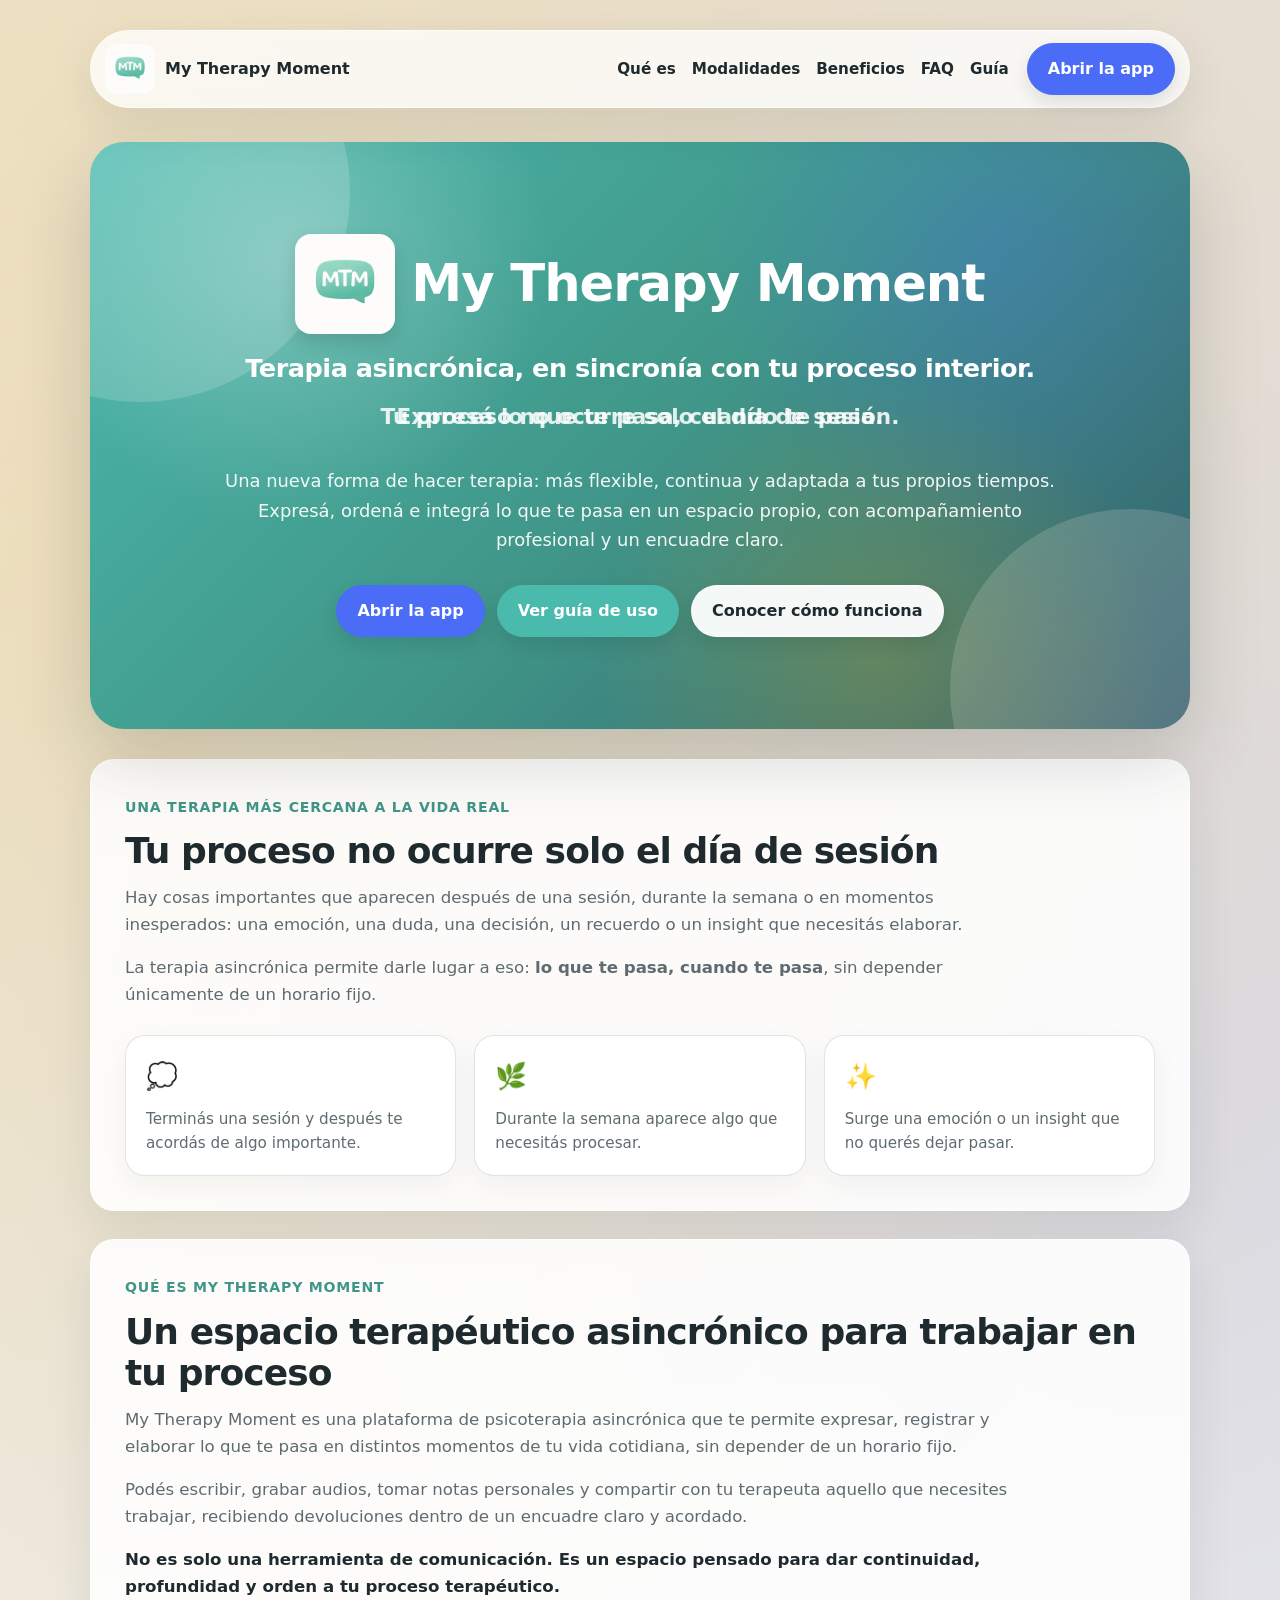
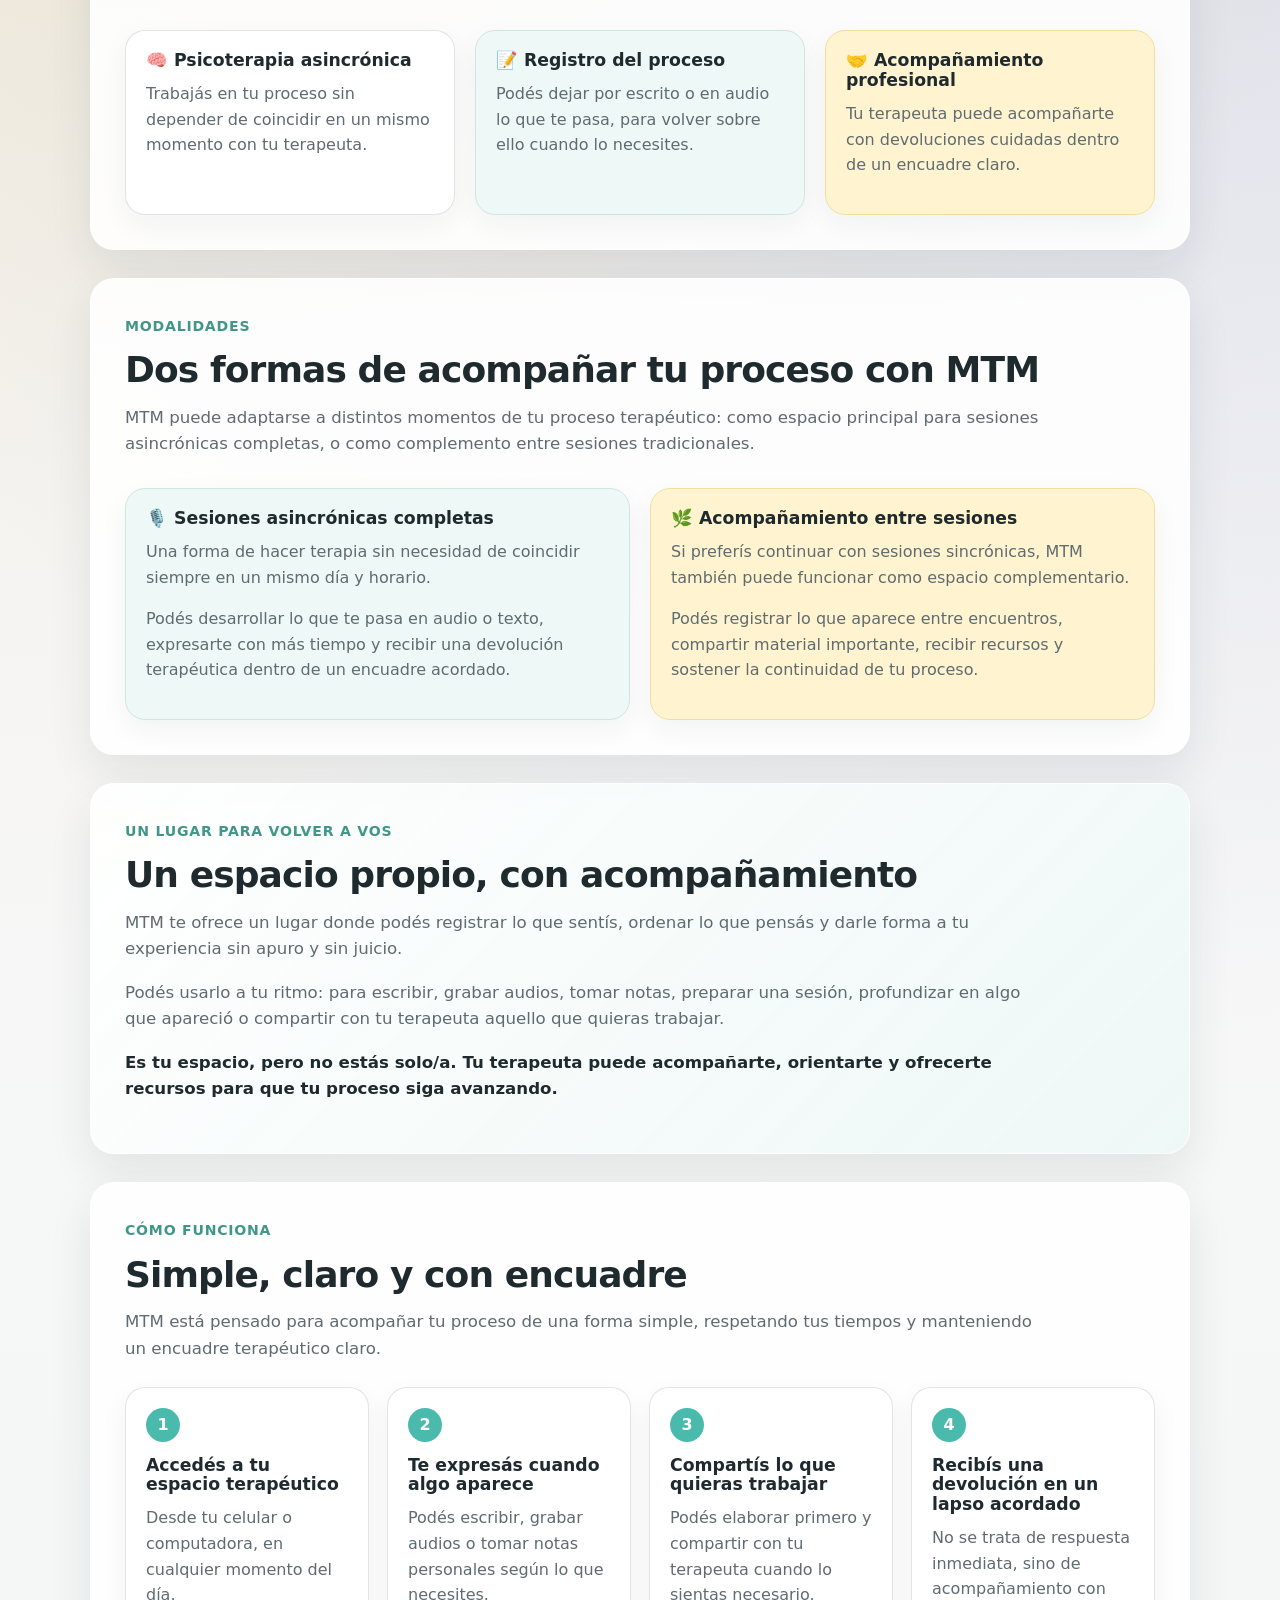
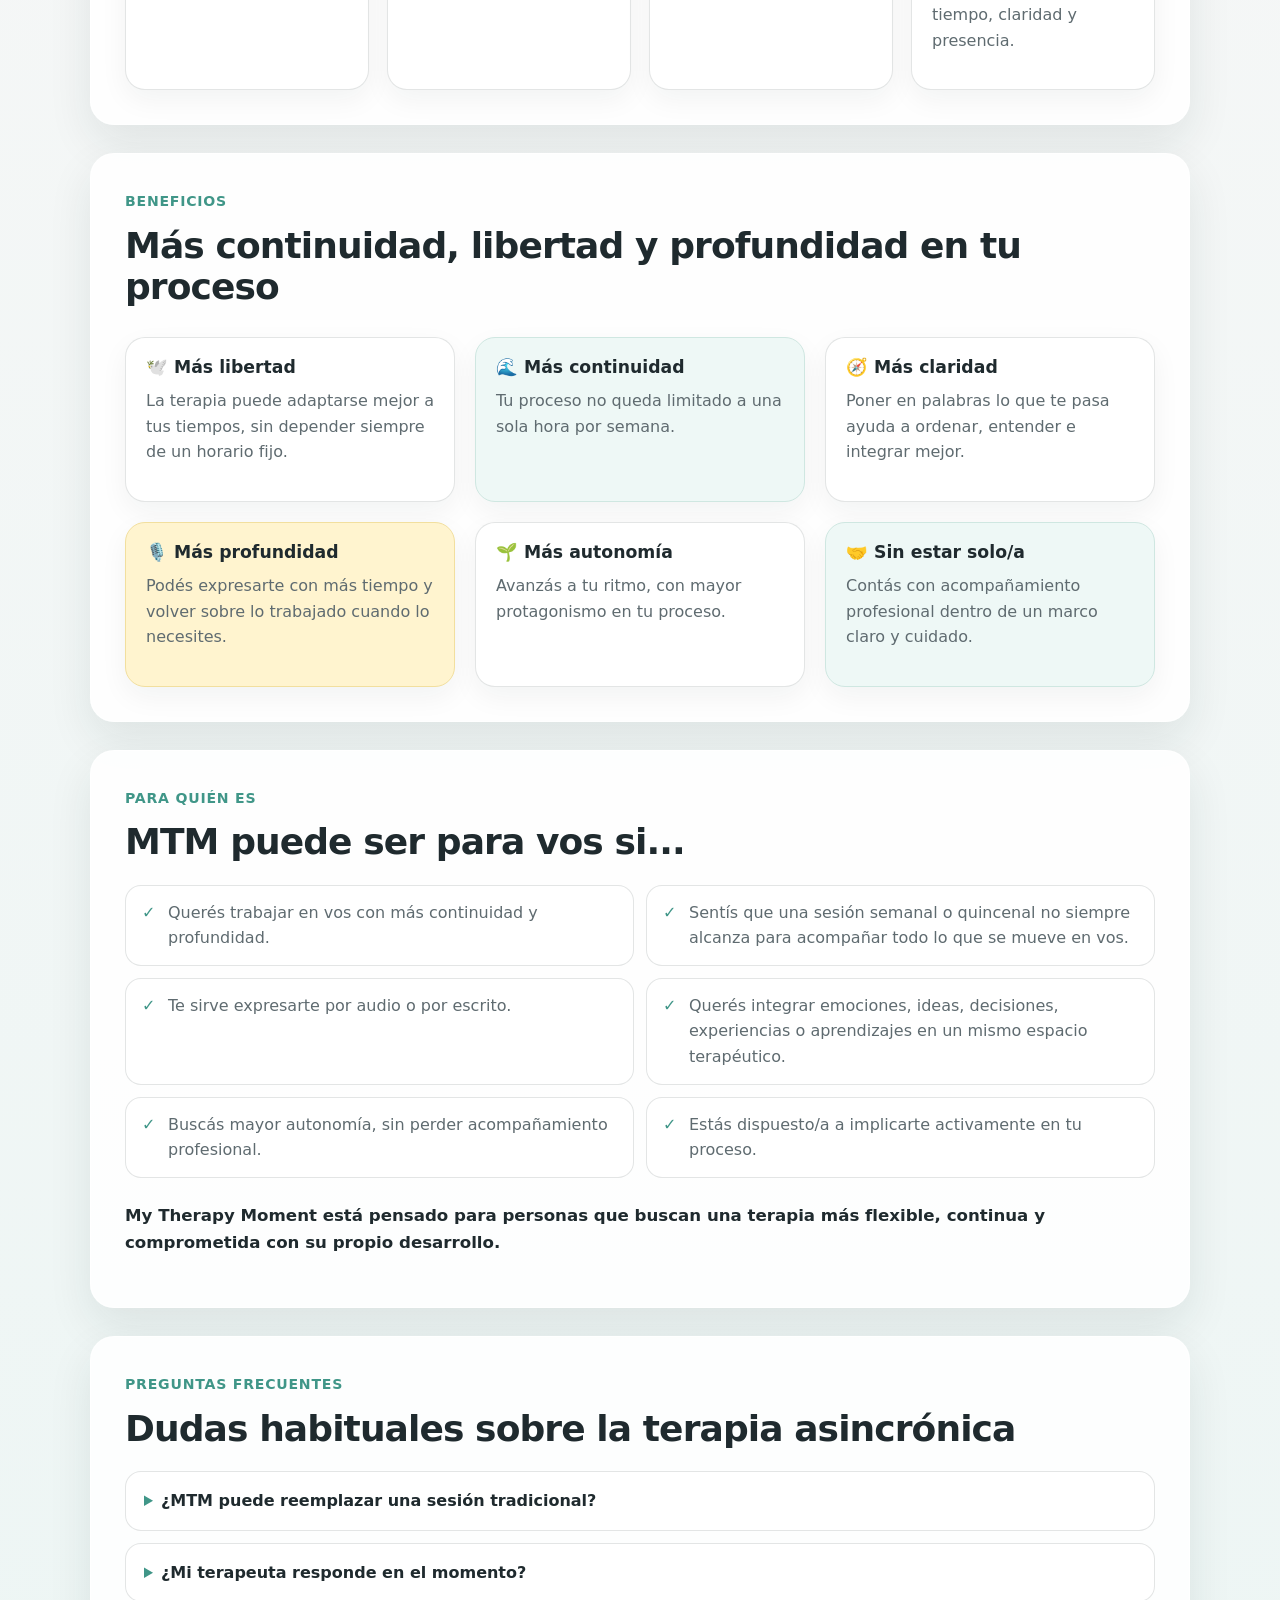
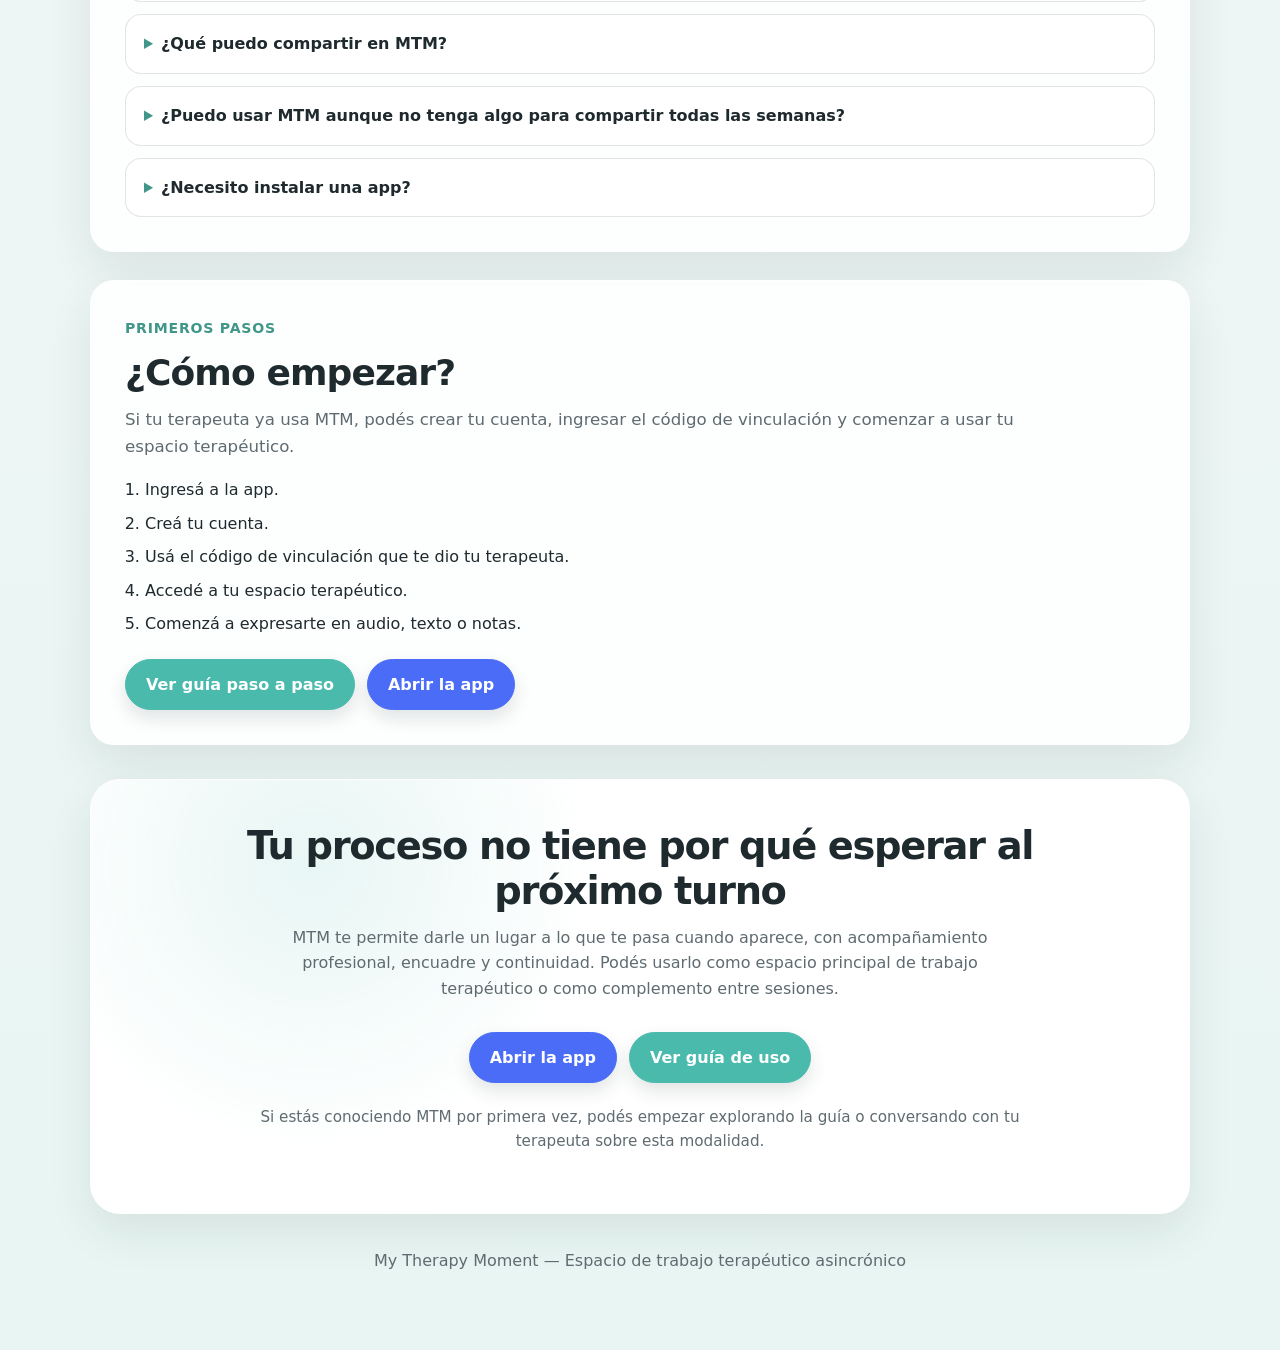
==== commit 39b85eab: "feat: burguer menu. Guide syles. Cleaned css." ====
--- a/index.html
+++ b/index.html
@@ -28,17 +28,25 @@
           <span>My Therapy Moment</span>
         </a>
 
-        <div class="nav-links">
-          <a href="#que-es">Qué es</a>
-          <a href="#modalidades">Modalidades</a>
-          <a href="#beneficios">Beneficios</a>
-          <a href="#faq">FAQ</a>
-          <a href="/guia.html">Guía</a>
-        </div>
-
-        <a class="btn btn-primary nav-cta" href="https://app.mytherapymoment.com/" target="_blank" rel="noopener noreferrer">
-          Abrir la app
-        </a>
+        <button class="nav-toggle" type="button" aria-label="Abrir menú" aria-expanded="false">
+          <span></span>
+          <span></span>
+          <span></span>
+        </button>
+
+        <div class="nav-menu">
+          <div class="nav-links">
+            <a href="#que-es">Qué es</a>
+            <a href="#modalidades">Modalidades</a>
+            <a href="#beneficios">Beneficios</a>
+            <a href="#faq">FAQ</a>
+            <a href="/guia.html">Guía</a>
+          </div>
+
+          <a class="btn btn-primary nav-cta" href="https://app.mytherapymoment.com/" target="_blank" rel="noopener noreferrer">
+            Abrir la app
+          </a>
+        </div>
       </nav>
 
       <!-- HERO -->
@@ -511,5 +519,8 @@
       </footer>
     </div>
   </div>
+
+  <script src="/js/main.js"></script>
+  
 </body>
 </html>
--- a/styles.css
+++ b/styles.css
@@ -127,10 +127,16 @@
   border-radius: 12px;
 }
 
+.nav-menu {
+  display: flex;
+  align-items: center;
+  gap: 18px;
+}
+
 .nav-links {
   display: flex;
   align-items: center;
-  gap: 18px;
+  gap: 16px;
   font-size: 0.95rem;
 }
 
@@ -147,6 +153,44 @@
 .nav-cta {
   padding: 10px 16px;
   white-space: nowrap;
+}
+
+.nav-toggle {
+  display: none;
+  width: 46px;
+  height: 46px;
+  border: 1px solid var(--border);
+  border-radius: 999px;
+  background: white;
+  box-shadow: 0 8px 18px rgba(20, 40, 45, 0.1);
+  cursor: pointer;
+  padding: 0;
+}
+
+.nav-toggle span {
+  display: block;
+  width: 20px;
+  height: 2px;
+  margin: 4px auto;
+  border-radius: 999px;
+  background: var(--text);
+  transition: 0.2s ease;
+}
+
+.landing-nav.is-open .nav-toggle span:nth-child(1) {
+  transform: translateY(6px) rotate(45deg);
+}
+
+.landing-nav.is-open .nav-toggle span:nth-child(2) {
+  opacity: 0;
+}
+
+.landing-nav.is-open .nav-toggle span:nth-child(3) {
+  transform: translateY(-6px) rotate(-45deg);
+}
+
+.nav-brand span {
+  font-size: clamp(0.9rem, 2.5vw, 1rem);
 }
 
 /* BUTTONS */
@@ -227,28 +271,28 @@
   box-shadow: var(--shadow-strong);
 }
 
-.abstract-hero::before,
-.abstract-hero::after {
+.abstract-hero::before {
   content: "";
   position: absolute;
-  border-radius: 999px;
-  pointer-events: none;
-}
-
-.abstract-hero::before {
   width: 420px;
   height: 420px;
   left: -160px;
   top: -160px;
+  border-radius: 999px;
   background: rgba(255, 255, 255, 0.16);
+  pointer-events: none;
 }
 
 .abstract-hero::after {
+  content: "";
+  position: absolute;
   width: 360px;
   height: 360px;
   right: -120px;
   bottom: -140px;
+  border-radius: 999px;
   background: rgba(236, 228, 214, 0.18);
+  pointer-events: none;
 }
 
 .hero-content {
@@ -329,19 +373,11 @@
 
 .card,
 .hero-card,
-.section-card,
-.toc,
 .footer-box {
   background: rgba(255, 255, 255, 0.88);
   border: 1px solid rgba(255, 255, 255, 0.72);
   border-radius: var(--radius);
   box-shadow: var(--shadow);
-}
-
-.card,
-.hero-card,
-.toc,
-.footer-box {
   padding: 32px;
 }
 
@@ -612,25 +648,6 @@
 }
 
 @media (max-width: 860px) {
-  .landing-nav {
-    align-items: flex-start;
-    border-radius: 24px;
-    flex-wrap: wrap;
-  }
-
-  .nav-links {
-    order: 3;
-    width: 100%;
-    justify-content: center;
-    flex-wrap: wrap;
-    gap: 12px;
-    padding-top: 8px;
-  }
-
-  .nav-cta {
-    margin-left: auto;
-  }
-
   .grid-2,
   .grid-3,
   .check-list {
@@ -638,6 +655,64 @@
   }
 }
 
+/*MOBILE BURGER MENU*/
+@media (max-width: 900px) {
+  .landing-nav {
+    top: 10px;
+    align-items: center;
+    border-radius: 28px;
+    flex-wrap: wrap;
+    margin-bottom: 22px;
+  }
+
+  .nav-brand img {
+    width: 42px;
+    height: 42px;
+  }
+
+  .nav-toggle {
+    display: block;
+    margin-left: auto;
+  }
+
+  .nav-menu {
+    display: none;
+    width: 100%;
+    flex-direction: column;
+    align-items: stretch;
+    gap: 14px;
+    padding: 10px 4px 4px;
+  }
+
+  .landing-nav.is-open .nav-menu {
+    display: flex;
+  }
+
+  .nav-links {
+    flex-direction: column;
+    align-items: stretch;
+    gap: 6px;
+  }
+
+  .nav-links a {
+    display: block;
+    padding: 12px 14px;
+    border-radius: 16px;
+    background: rgba(255, 255, 255, 0.7);
+    color: var(--text);
+  }
+
+  .nav-links a:hover {
+    background: #ffffff;
+    color: var(--primary-dark);
+  }
+
+  .nav-cta {
+    width: 100%;
+    text-align: center;
+  }
+}
+
 /* MOBILE */
 
 @media (max-width: 640px) {
@@ -647,20 +722,6 @@
 
   .page-shell {
     padding-top: 18px;
-  }
-
-  .landing-nav {
-    top: 10px;
-    margin-bottom: 22px;
-  }
-
-  .nav-brand span {
-    font-size: 0.95rem;
-  }
-
-  .nav-links,
-  .nav-cta {
-    display: none;
   }
 
   .abstract-hero {
@@ -720,4 +781,148 @@
   .landing-section {
     padding: 22px;
   }
-}+}
+
+/* GUIDE PAGE */
+
+.guide-hero {
+  margin-bottom: 28px;
+}
+
+.guide-hero h1 {
+  max-width: 820px;
+  margin-bottom: 14px;
+  font-size: clamp(2rem, 4vw, 3.4rem);
+  letter-spacing: -0.04em;
+}
+
+.guide-hero .lead {
+  max-width: 820px;
+  margin-bottom: 24px;
+}
+
+.toc {
+  background: rgba(255, 255, 255, 0.88);
+  border: 1px solid rgba(255, 255, 255, 0.72);
+  border-radius: var(--radius);
+  box-shadow: var(--shadow);
+  margin: 28px 0;
+  padding: 28px;
+}
+
+.toc h2 {
+  margin-bottom: 16px;
+  font-size: clamp(1.35rem, 2.4vw, 1.8rem);
+}
+
+.toc-list {
+  display: grid;
+  grid-template-columns: repeat(auto-fit, minmax(210px, 1fr));
+  gap: 10px;
+  padding: 0;
+  margin: 0;
+  list-style: none;
+}
+
+.toc-list li {
+  margin: 0;
+}
+
+.toc-list a {
+  display: block;
+  padding: 11px 13px;
+  border-radius: 14px;
+  background: white;
+  border: 1px solid var(--border);
+  color: var(--text);
+  font-weight: 650;
+}
+
+.toc-list a:hover {
+  color: var(--primary-dark);
+  transform: translateY(-1px);
+}
+
+.section-card {
+  overflow: hidden;
+  margin: 28px 0;
+  background: rgba(255, 255, 255, 0.88);
+  border: 1px solid rgba(255, 255, 255, 0.72);
+  border-radius: var(--radius);
+  box-shadow: var(--shadow);
+}
+
+.section-grid {
+  display: grid;
+  grid-template-columns: 1.05fr 0.95fr;
+}
+
+.section-content {
+  padding: 32px;
+}
+
+.section-media {
+  display: flex;
+  align-items: center;
+  justify-content: center;
+  padding: 24px;
+  background: #eef8f6;
+  border-left: 1px solid var(--border);
+}
+
+.section-media img {
+  width: 100%;
+  max-width: 420px;
+  border-radius: 18px;
+  border: 1px solid var(--border);
+  background: white;
+  box-shadow: 0 14px 34px rgba(20, 40, 45, 0.08);
+}
+
+.step {
+  display: inline-block;
+  margin-bottom: 12px;
+  padding: 7px 12px;
+  border-radius: 999px;
+  background: var(--accent);
+  color: #1f1f1f;
+  font-weight: 850;
+  font-size: 0.9rem;
+}
+
+.tip {
+  margin-top: 16px;
+  padding: 14px 16px;
+  border-radius: 16px;
+  background: #eef8f6;
+  border: 1px solid #cfe7e1;
+  color: var(--text);
+}
+
+.highlight {
+  font-weight: 850;
+  color: var(--secondary-dark);
+}
+
+@media (max-width: 860px) {
+  .section-grid {
+    grid-template-columns: 1fr;
+  }
+
+  .section-media {
+    border-left: none;
+    border-top: 1px solid var(--border);
+  }
+}
+
+@media (max-width: 640px) {
+  .guide-hero {
+    padding: 24px;
+  }
+
+  .section-content,
+  .section-media,
+  .toc {
+    padding: 22px;
+  }
+}
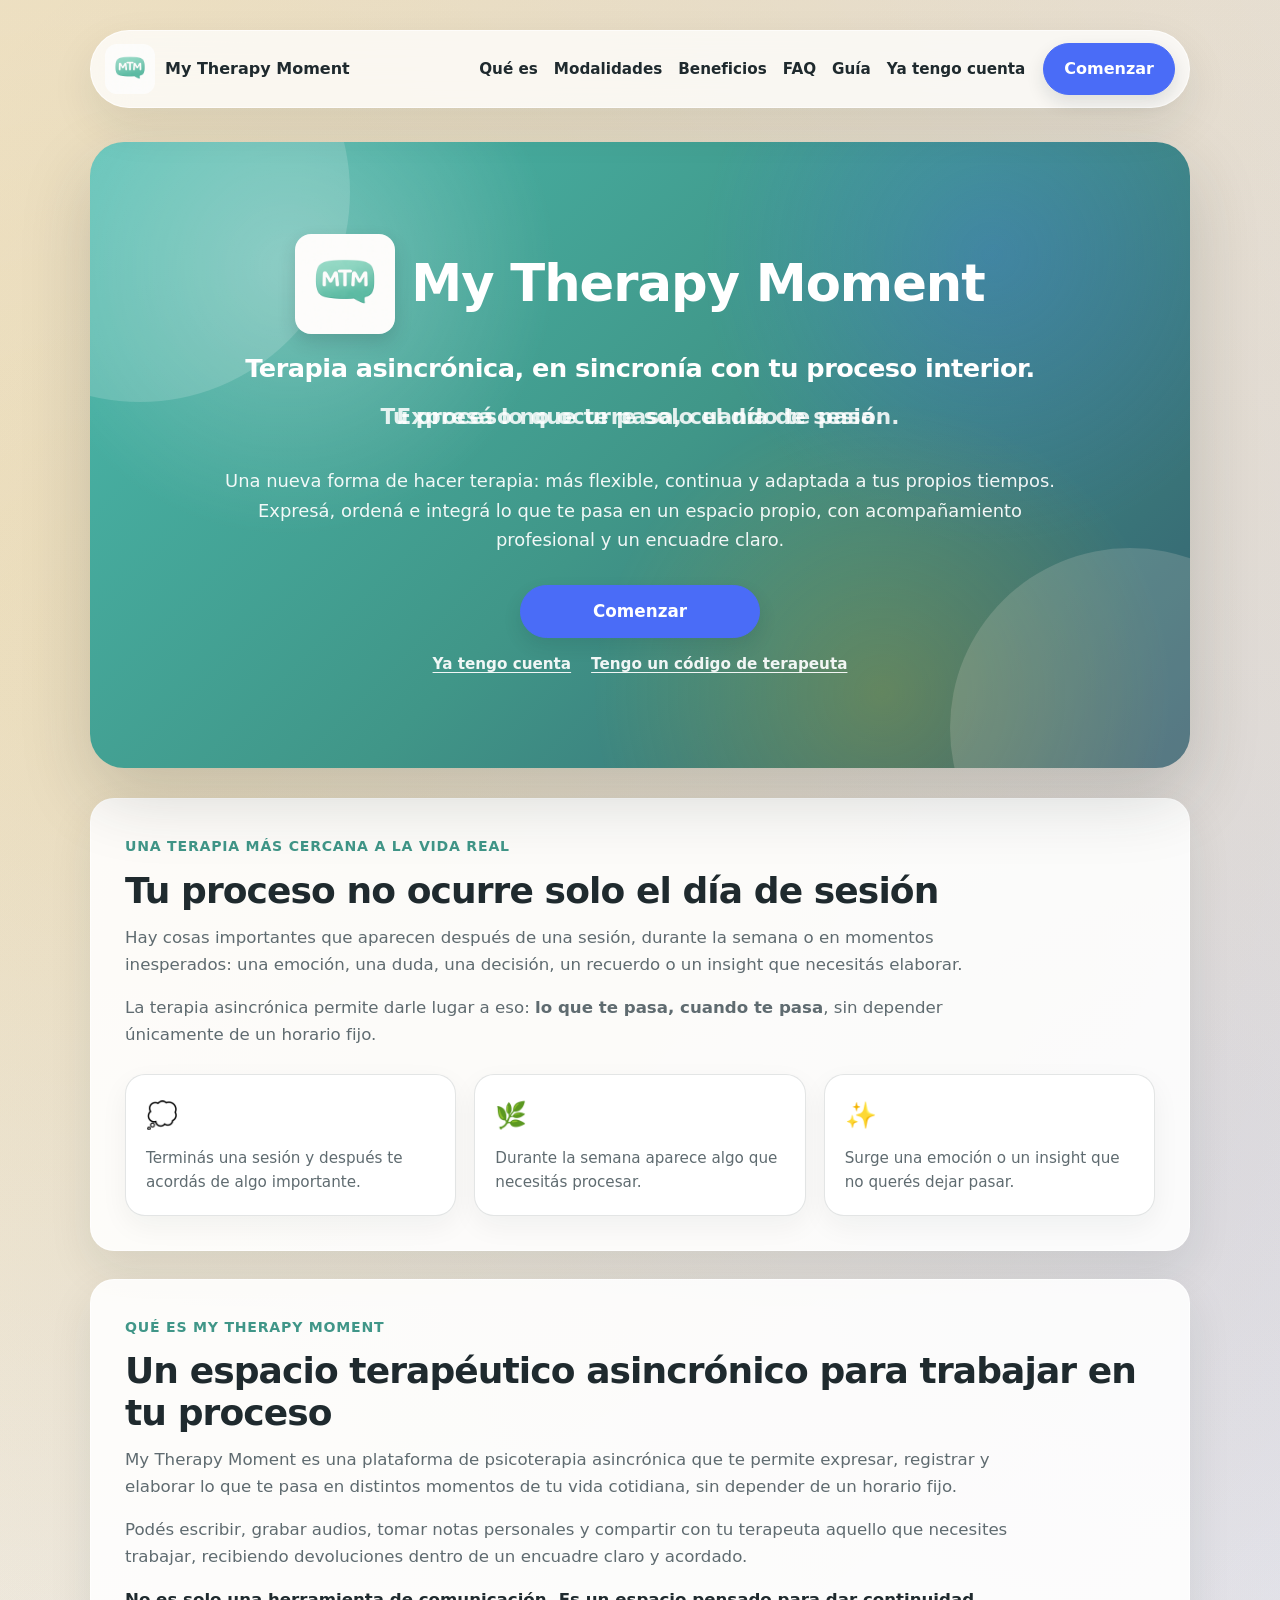
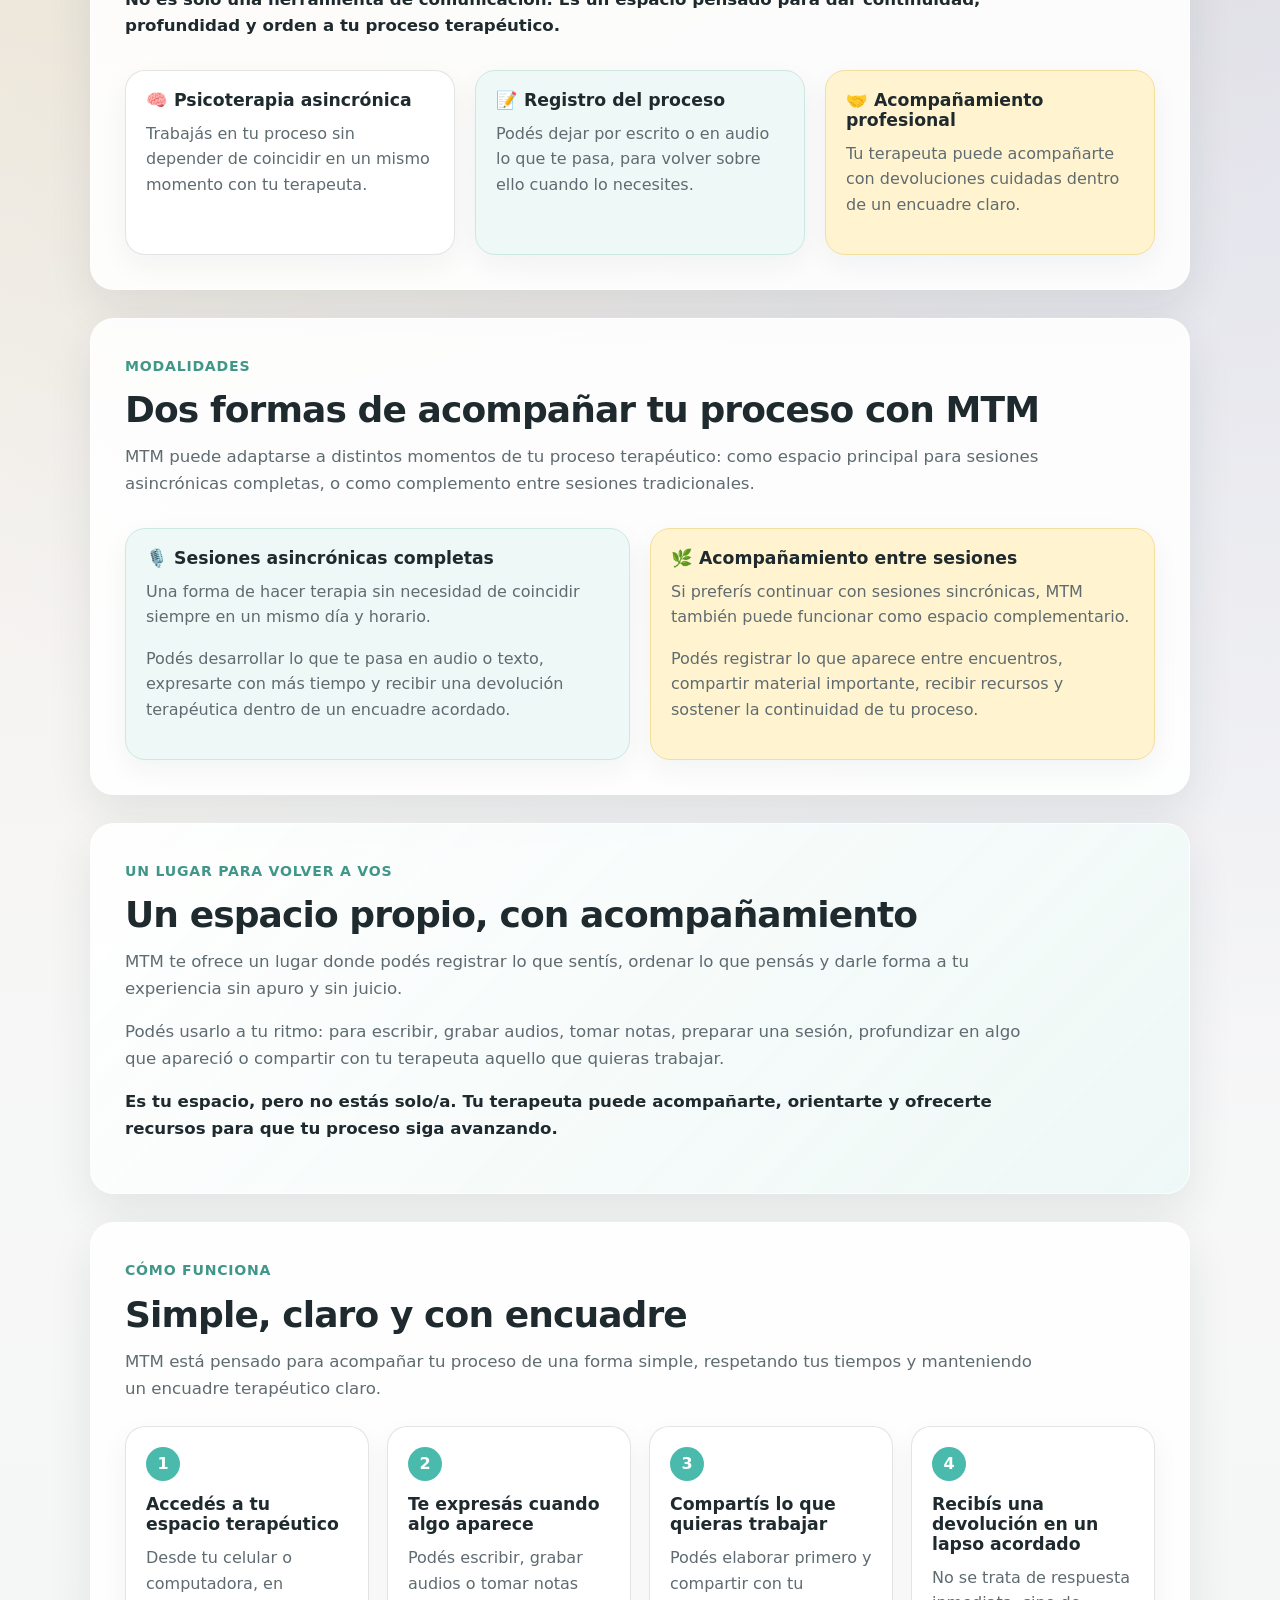
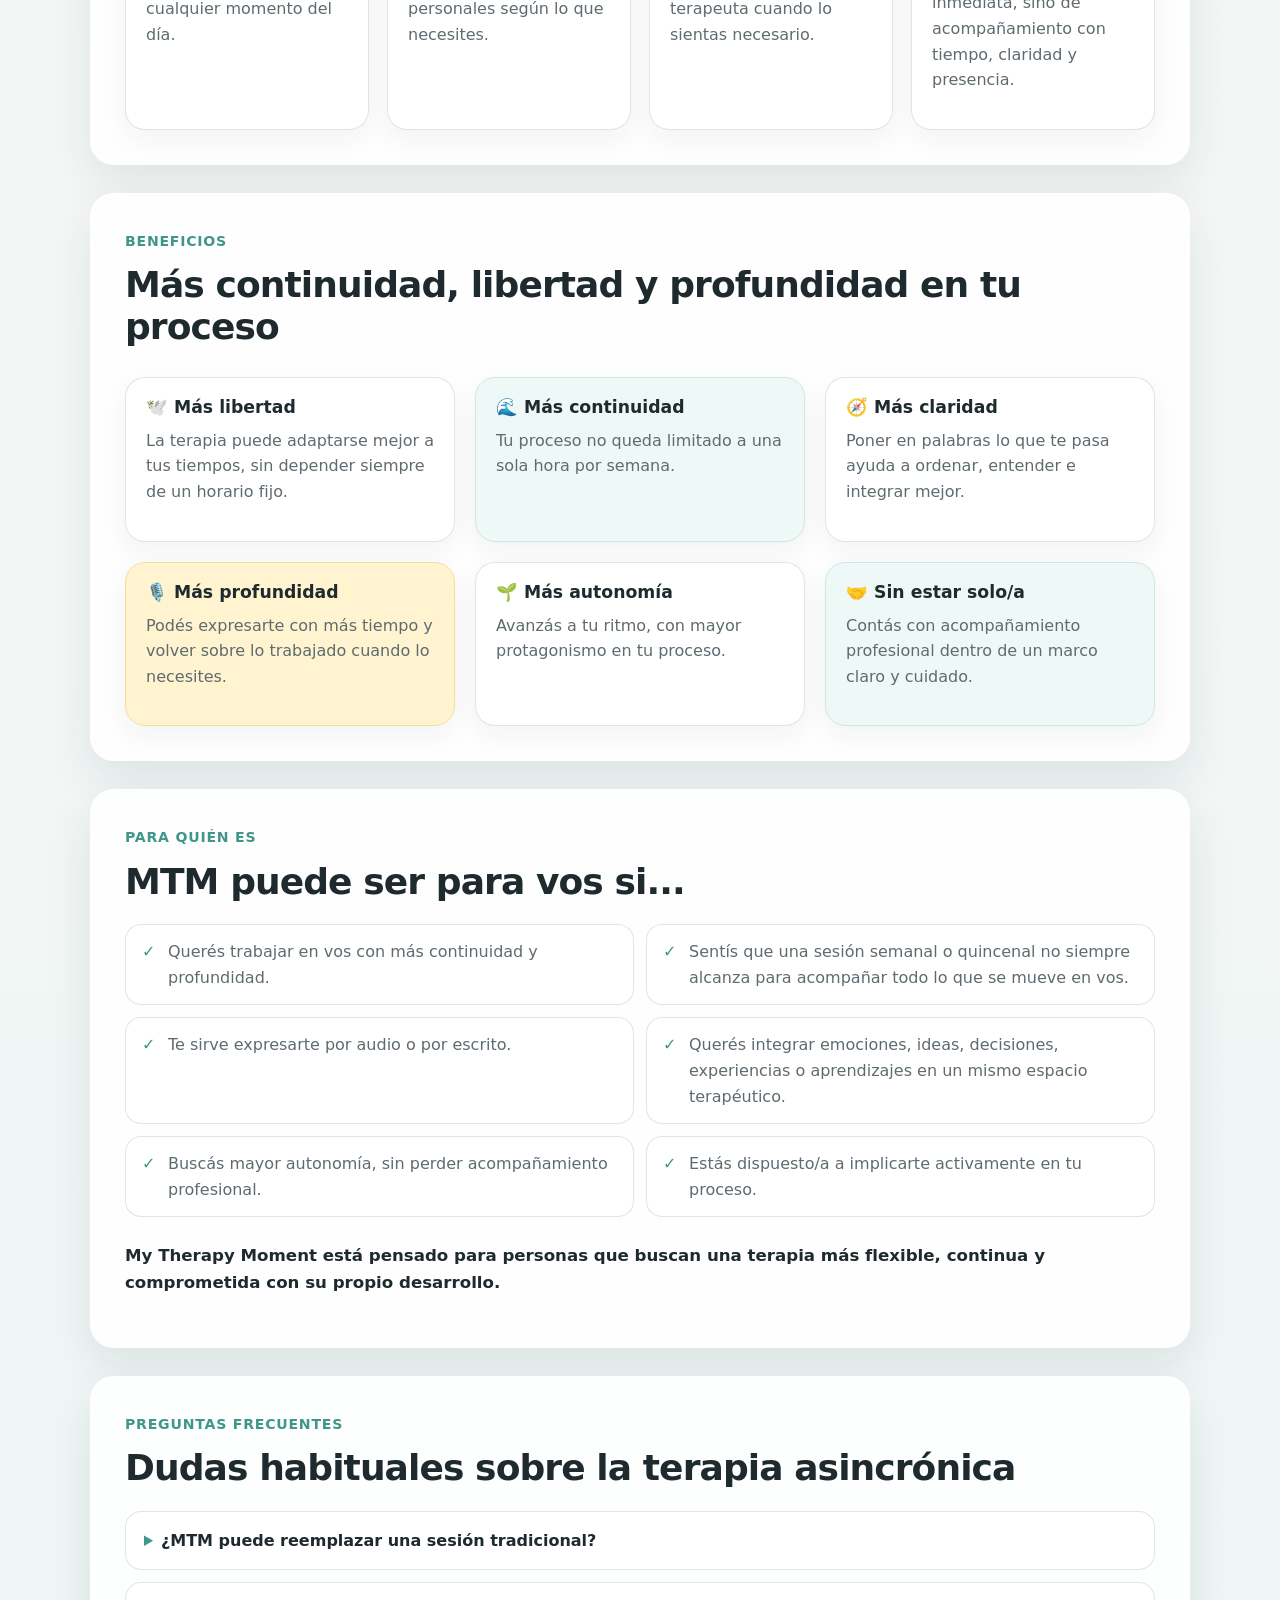
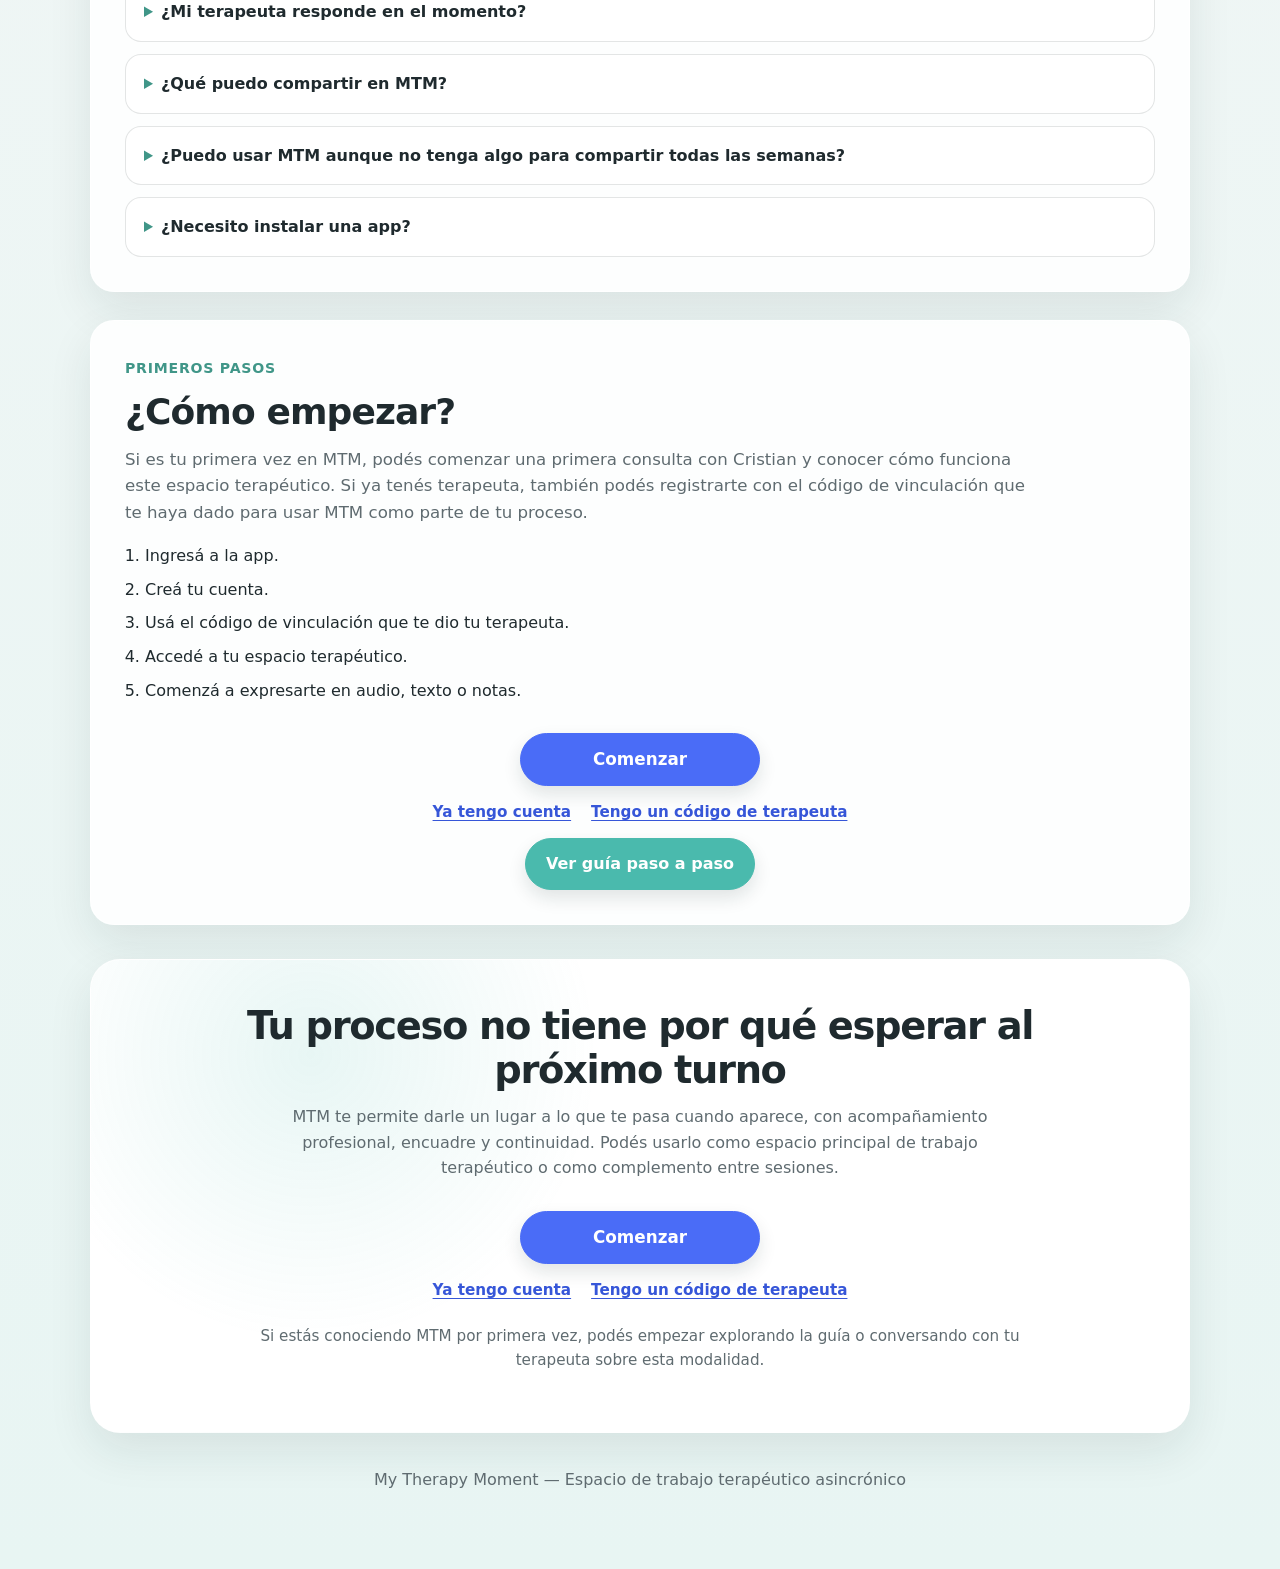
==== commit 7f6d8fb6: "new landing /empezar and modified buttons original landing" ====
--- a/index.html
+++ b/index.html
@@ -41,10 +41,11 @@
             <a href="#beneficios">Beneficios</a>
             <a href="#faq">FAQ</a>
             <a href="/guia.html">Guía</a>
-          </div>
-
-          <a class="btn btn-primary nav-cta" href="https://app.mytherapymoment.com/" target="_blank" rel="noopener noreferrer">
-            Abrir la app
+            <a href="https://app.mytherapymoment.com/" target="_blank" rel="noopener noreferrer">Ya tengo cuenta</a>
+          </div>
+
+          <a class="btn btn-primary nav-cta" href="/empezar">
+            Comenzar
           </a>
         </div>
       </nav>
@@ -82,18 +83,15 @@
             y un encuadre claro.
           </p>
 
-          <div class="hero-actions center-actions">
-            <a class="btn btn-primary" href="https://app.mytherapymoment.com/" target="_blank">
-              Abrir la app
+          <div class="entry-actions hero-entry-actions">
+            <a class="btn btn-primary entry-primary" href="/empezar">
+              Comenzar
             </a>
 
-            <a class="btn btn-accent" href="/guia.html">
-              Ver guía de uso
-            </a>
-
-            <a class="btn btn-light" href="#como-funciona">
-              Conocer cómo funciona
-            </a>
+            <div class="entry-secondary-links">
+              <a href="https://app.mytherapymoment.com/" target="_blank" rel="noopener noreferrer">Ya tengo cuenta</a>
+              <a href="https://app.mytherapymoment.com/?mode=register" target="_blank" rel="noopener noreferrer">Tengo un código de terapeuta</a>
+            </div>
           </div>
 
         </div>
@@ -458,8 +456,9 @@
         <h2>¿Cómo empezar?</h2>
 
         <p class="lead">
-          Si tu terapeuta ya usa MTM, podés crear tu cuenta, ingresar el código de vinculación
-          y comenzar a usar tu espacio terapéutico.
+          Si es tu primera vez en MTM, podés comenzar una primera consulta con Cristian y conocer
+          cómo funciona este espacio terapéutico. Si ya tenés terapeuta, también podés registrarte
+          con el código de vinculación que te haya dado para usar MTM como parte de tu proceso.
         </p>
 
         <ol class="number-list">
@@ -470,12 +469,17 @@
           <li>Comenzá a expresarte en audio, texto o notas.</li>
         </ol>
 
-        <div class="buttons">
+        <div class="entry-actions">
+          <a class="btn btn-primary entry-primary" href="/empezar">
+            Comenzar
+          </a>
+
+          <div class="entry-secondary-links">
+            <a href="https://app.mytherapymoment.com/" target="_blank" rel="noopener noreferrer">Ya tengo cuenta</a>
+            <a href="https://app.mytherapymoment.com/?mode=register" target="_blank" rel="noopener noreferrer">Tengo un código de terapeuta</a>
+          </div>
+
           <a class="btn btn-accent" href="/guia.html">Ver guía paso a paso</a>
-
-          <a class="btn btn-primary" href="https://app.mytherapymoment.com/" target="_blank" rel="noopener noreferrer">
-            Abrir la app
-          </a>
         </div>
       </section>
 
@@ -491,14 +495,15 @@
           encuadre y continuidad. Podés usarlo como espacio principal de trabajo terapéutico o como complemento entre sesiones.
         </p>
 
-        <div class="hero-actions center-actions">
-          <a class="btn btn-primary" href="https://app.mytherapymoment.com/" target="_blank" rel="noopener noreferrer">
-            Abrir la app
+        <div class="entry-actions">
+          <a class="btn btn-primary entry-primary" href="/empezar">
+            Comenzar
           </a>
 
-          <a class="btn btn-accent" href="/guia.html">
-            Ver guía de uso
-          </a>
+          <div class="entry-secondary-links">
+            <a href="https://app.mytherapymoment.com/" target="_blank" rel="noopener noreferrer">Ya tengo cuenta</a>
+            <a href="https://app.mytherapymoment.com/?mode=register" target="_blank" rel="noopener noreferrer">Tengo un código de terapeuta</a>
+          </div>
         </div>
 
         <p class="cta-note">
--- a/styles.css
+++ b/styles.css
@@ -202,6 +202,47 @@
   gap: 12px;
 }
 
+.entry-actions {
+  display: flex;
+  flex-direction: column;
+  align-items: center;
+  gap: 14px;
+  margin-top: 30px;
+}
+
+.entry-primary {
+  min-width: 240px;
+  text-align: center;
+  font-size: 1.05rem;
+}
+
+.entry-secondary-links {
+  display: flex;
+  flex-wrap: wrap;
+  justify-content: center;
+  gap: 8px 20px;
+  text-align: center;
+  font-size: 0.95rem;
+  font-weight: 700;
+}
+
+.entry-secondary-links a {
+  text-decoration: underline;
+  text-underline-offset: 3px;
+}
+
+.hero-entry-actions {
+  margin-top: 30px;
+}
+
+.hero-entry-actions .entry-secondary-links a {
+  color: rgba(255, 255, 255, 0.92);
+}
+
+.hero-entry-actions .entry-secondary-links a:hover {
+  color: white;
+}
+
 .btn {
   display: inline-block;
   padding: 12px 20px;
@@ -733,14 +774,14 @@
     flex-direction: column;
     gap: 12px;
     margin-bottom: 22px;
-    font-size: clamp(2rem, 11vw, 3rem);
+    font-size: clamp(1.8rem, 10vw, 2.2rem);
     line-height: 1.05;
     text-align: center;
   }
 
   .eyebrow img {
-    width: clamp(70px, 22vw, 95px);
-    height: clamp(70px, 22vw, 95px);
+    width: clamp(65px, 20vw, 90px);
+    height: clamp(65px, 20vw, 90px);
     border-radius: 16px;
   }
 
@@ -766,6 +807,21 @@
 
   .center-actions {
     align-items: stretch;
+  }
+
+  .entry-actions {
+    width: 100%;
+  }
+
+  .entry-primary {
+    width: 100%;
+    min-width: 0;
+  }
+
+  .entry-secondary-links {
+    width: 100%;
+    flex-direction: column;
+    gap: 8px;
   }
 
   .center-actions .btn,
@@ -926,3 +982,235 @@
     padding: 22px;
   }
 }
+
+/* ACQUISITION LANDING */
+
+.acquisition-hero {
+  margin-bottom: 34px;
+}
+
+.acquisition-video {
+  width: min(100%, 880px);
+  margin: 28px auto 0;
+  border-radius: 20px;
+  overflow: hidden;
+  background: rgba(0, 0, 0, 0.08);
+  box-shadow: var(--shadow);
+  border: 1px solid rgba(255, 255, 255, 0.22);
+}
+
+.acquisition-video iframe {
+  display: block;
+  width: 100%;
+  aspect-ratio: 16 / 9;
+  border: 0;
+}
+
+.acquisition-secondary-links {
+  justify-content: center;
+  margin-top: 18px;
+  gap: 10px 22px;
+}
+
+.acquisition-secondary-links a {
+  color: rgba(255, 255, 255, 0.94);
+  font-weight: 700;
+  text-decoration: underline;
+  text-underline-offset: 3px;
+}
+
+.acquisition-secondary-links a:hover {
+  color: white;
+}
+
+.therapist-profile {
+  overflow: hidden;
+}
+
+.therapist-layout {
+  display: grid;
+  grid-template-columns: minmax(220px, 0.95fr) minmax(0, 1.4fr);
+  gap: 30px;
+  align-items: start;
+  margin-top: 18px;
+}
+
+.therapist-photo-wrap {
+  display: flex;
+  align-items: center;
+  justify-content: center;
+  align-self: start;
+}
+
+.therapist-photo {
+  width: min(100%, 420px);
+  height: auto;
+  max-height: 680px;
+  object-fit: cover;
+  border-radius: 28px;
+  border: 1px solid var(--border);
+  box-shadow: var(--shadow);
+}
+
+.therapist-summary {
+  max-width: 720px;
+  color: var(--text);
+}
+
+.therapist-meta {
+  margin-bottom: 18px;
+  color: var(--primary-dark);
+  font-weight: 850;
+  letter-spacing: 0.02em;
+}
+
+.therapist-summary p {
+  margin-bottom: 1rem;
+  color: var(--muted);
+  line-height: 1.75;
+}
+
+.therapist-details {
+  margin-top: 18px;
+  padding: 18px 20px;
+  border: 1px solid var(--border);
+  border-radius: 18px;
+  background: rgba(74, 186, 173, 0.04);
+}
+
+.therapist-details summary {
+  cursor: pointer;
+  font-weight: 800;
+  color: var(--text);
+}
+
+.therapist-details summary::marker {
+  color: var(--primary-dark);
+}
+
+.therapist-long-bio {
+  margin-top: 18px;
+  color: var(--muted);
+}
+
+.therapist-long-bio p {
+  margin-bottom: 1rem;
+  line-height: 1.8;
+}
+
+.therapist-more-site {
+  margin-top: 20px;
+}
+
+.therapist-more-site a {
+  color: var(--secondary-dark);
+  font-weight: 700;
+  text-decoration: underline;
+  text-underline-offset: 3px;
+}
+
+.acquisition-steps {
+  display: grid;
+  grid-template-columns: repeat(4, minmax(0, 1fr));
+  gap: 18px;
+  margin-top: 22px;
+}
+
+.acquisition-steps .step-card {
+  min-height: 100%;
+}
+
+.acquisition-steps h3 {
+  font-size: 1.08rem;
+  margin-bottom: 10px;
+}
+
+.acquisition-steps p {
+  margin: 0;
+  color: var(--muted);
+  line-height: 1.7;
+}
+
+.acquisition-faq .faq-list {
+  margin-top: 18px;
+}
+
+.acquisition-faq .faq-list details {
+  background: white;
+}
+
+.faq-note {
+  margin-top: 18px;
+  color: var(--muted);
+  font-size: 0.9rem;
+  text-align: center;
+}
+
+.acquisition-final-cta {
+  margin-bottom: 0;
+}
+
+.acquisition-final-cta .entry-secondary-links {
+  margin-top: 18px;
+}
+
+.acquisition-final-cta .entry-secondary-links a {
+  color: var(--secondary-dark);
+  text-decoration: underline;
+  text-underline-offset: 3px;
+}
+
+.nav-brand:focus-visible,
+.btn:focus-visible,
+.entry-secondary-links a:focus-visible,
+.therapist-more-site a:focus-visible,
+.therapist-details summary:focus-visible {
+  outline: 3px solid rgba(74, 108, 247, 0.45);
+  outline-offset: 4px;
+}
+
+@media (max-width: 960px) {
+  .acquisition-steps {
+    grid-template-columns: repeat(2, minmax(0, 1fr));
+  }
+}
+
+@media (max-width: 860px) {
+  .therapist-layout {
+    grid-template-columns: 1fr;
+  }
+
+  .therapist-summary {
+    max-width: none;
+  }
+}
+
+@media (max-width: 640px) {
+  .acquisition-video {
+    border-radius: 18px;
+  }
+
+  .acquisition-secondary-links {
+    flex-direction: column;
+    gap: 10px;
+  }
+
+  .acquisition-secondary-links a {
+    width: 100%;
+    text-align: center;
+  }
+
+  .acquisition-steps {
+    grid-template-columns: 1fr;
+  }
+
+  .therapist-photo {
+    width: min(100%, 320px);
+    border-radius: 22px;
+  }
+
+  .therapist-details,
+  .therapist-long-bio {
+    text-align: left;
+  }
+}
